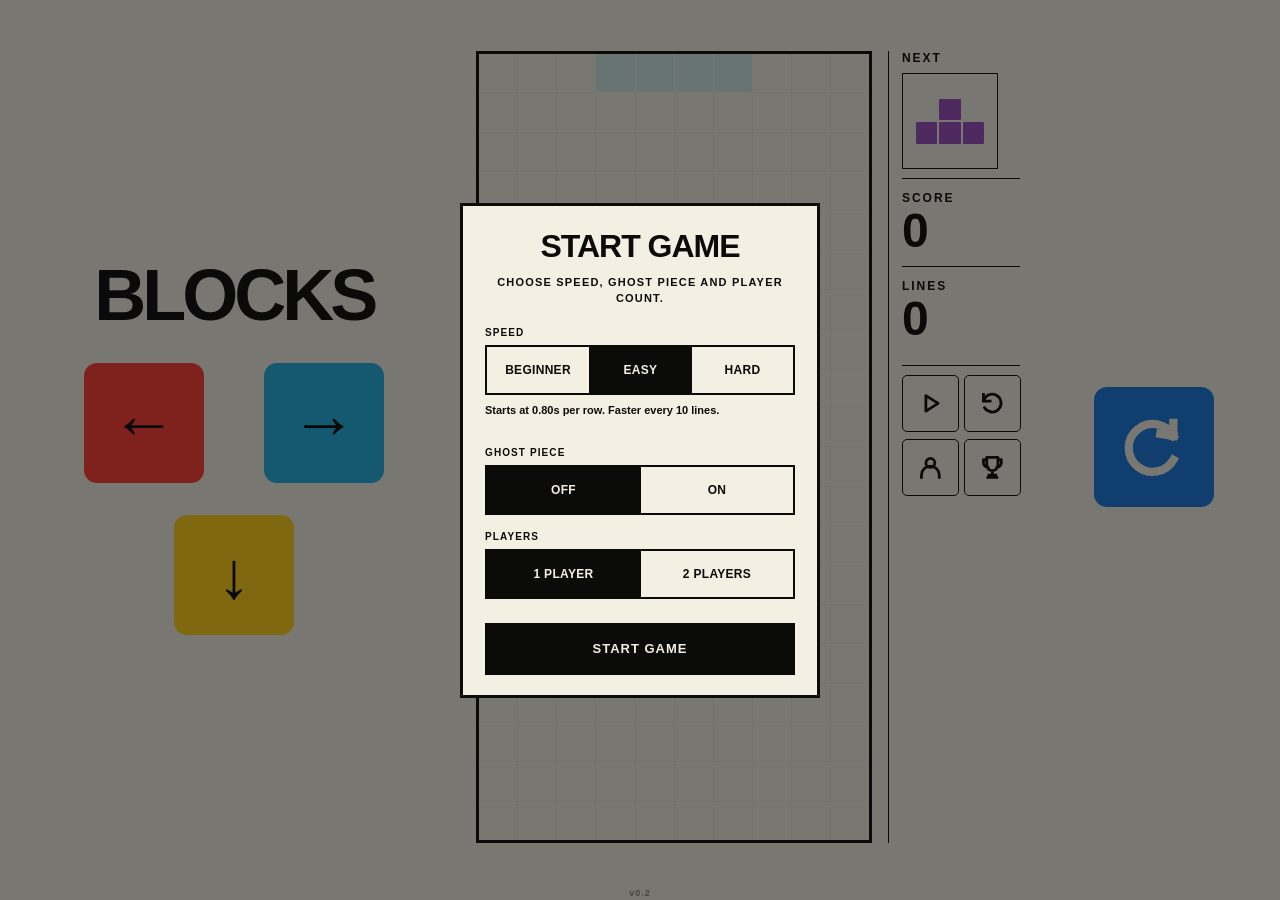
==== index.html @ 8e1de0ae "Revert score deletion feature: restore index.html from production" ====
<!doctype html>
<html lang="en">
<head>
<meta charset="utf-8">
<meta name="viewport" content="width=device-width, initial-scale=1, maximum-scale=1, viewport-fit=cover">
<meta name="theme-color" content="#f3efe3">
<meta name="apple-mobile-web-app-capable" content="yes">
<meta name="apple-mobile-web-app-status-bar-style" content="default">
<meta name="apple-mobile-web-app-title" content="Blocks">
<link rel="manifest" href="manifest.json?v=2">
<link rel="icon" type="image/png" sizes="32x32" href="favicon-32.png?v=2">
<link rel="icon" type="image/svg+xml" href="icon.svg?v=2">
<link rel="apple-touch-icon" sizes="180x180" href="apple-touch-icon.png?v=2">
<link rel="stylesheet" href="styles.css?v=20261016a">
<title>Blocks</title>
<style>#high-scores-button[hidden]{display:none!important}</style>
</head>
<body>
<div id="console">
  <button id="high-scores-button" type="button" hidden>HIGH SCORES</button>
  <div id="game">
    <div id="board-frame"><svg id="board-title" viewBox="0 0 1000 260" aria-label="BLOCKS" role="img"><text x="0" y="195" textLength="1000" lengthAdjust="spacingAndGlyphs">BLOCKS</text></svg><div id="board"></div></div>
    <div id="hud">
      <div>
        <div class="hud-label">NEXT</div>
        <div id="preview-card" class="card"><div id="preview"></div></div>
      </div>
      <div class="card metric"><div class="hud-label">SCORE</div><div id="score" class="value">0</div></div>
      <div class="card metric"><div class="hud-label">LINES</div><div id="lines" class="value">0</div></div>
    </div>
  </div>
  <div id="controls">
    <div id="movement-controls">
      <div id="landscape-title" aria-hidden="true">BLOCKS</div>
    <button class="control" data-command="left" aria-label="Move left"><span class="icon">←</span></button>
    <button class="control" data-command="right" aria-label="Move right"><span class="icon">→</span></button>
    <button class="control" data-command="down" aria-label="Drop"><span class="icon">↓</span></button>
    </div>
    <div id="rotation-controls">
    <button class="control rotate" data-command="rotate_cw" aria-label="Rotate clockwise"><span class="icon"><svg class="rotate-svg" viewBox="0 0 32 32"><path d="M25 11 A11 11 0 1 0 25 22"/><path d="M25 11 L25 5 M25 11 L19 10"/></svg></span></button>
    </div>
  </div>
  <div id="version" aria-label="Build version">v0.2</div>
</div>
<script src="version.js?v=20261010b"></script>
<script src="config.js?v=20261010b"></script>
<script src="game-modes.js?v=20261016b"></script>
<script src="tetrominoes.js?v=20261010b"></script>
<script src="game.js?v=20261016a"></script>
<script src="session.js?v=20261010b"></script>
<script src="app.js?v=20261016a"></script>
<script src="multiplayer.js?v=20261010b"></script>
<script src="player-name.js?v=20261010b"></script>
<script src="score-sync.js?v=20261016a"></script>
<script src="high-scores.js?v=20261010b"></script>
</body>
</html>
---- styles.css ----
:root {
  --paper:#f3efe3;
  --ink:#0b0b0a;
  --grid:#a8a79f}
* {
  box-sizing:border-box;
  -webkit-tap-highlight-color:transparent;
  -webkit-user-select:none;
  user-select:none;
  -webkit-touch-callout:none}
html,body {
  margin:0;
  width:100%;
  height:100%;
  overflow:hidden}
body {
  background:var(--paper);
  color:var(--ink);
  font-family:Helvetica,Arial,-apple-system,sans-serif;
  touch-action:none}
/* Portrait: equal flexible space above the game, between game and keys,
   and below the keys/version. The title is part of the board stack. */
body:not(.two-player) #console {
  height:100dvh;
  display:grid;
  grid-template-rows:minmax(0,1fr) auto minmax(16px,1fr) auto auto minmax(0,1fr);
  padding:max(14px,env(safe-area-inset-top)) 18px max(18px,env(safe-area-inset-bottom));
}
body:not(.two-player) #game::before {display:none}
body:not(.two-player) #game {
  --single-board-height:min(calc(100dvh - 205px),calc((100vw - 52px - min(25vw,112px)) * 2));
  grid-row:2;
  position:relative;
  min-height:0;
  display:flex;
  justify-content:flex-start;
  align-items:flex-end;
  gap:16px;
  padding:0;
}
body:not(.two-player) #board-frame {
  position:relative;
  display:grid;
  grid-template-rows:auto var(--single-board-height);
  width:calc(var(--single-board-height) / 2);
  height:auto;
  aspect-ratio:auto;
  padding:0;
  border:0;
  background:var(--paper);
}
body:not(.two-player) #board-frame #board {
  min-height:0;
  border:3px solid var(--ink);
}
#board-title {
  position:static;
  display:block;
  width:100%;
  height:auto;
  aspect-ratio:1000/260;
  overflow:visible;
  fill:var(--ink);
  font-family:-apple-system,BlinkMacSystemFont,"Helvetica Neue",Helvetica,Arial,sans-serif;
  font-size:240px;
  font-weight:900;
}
#board,
.player-board {
  width:100%;
  height:100%;
  display:grid;
  grid-template-columns:repeat(10,minmax(0,1fr));
  grid-template-rows:repeat(20,minmax(0,1fr));
  gap:1px;
  background:var(--grid);
  overflow:hidden}
.cell {
  border:0;
  background:var(--paper)}
.cell.ghost { background:#e4e4e4; box-shadow:inset 0 0 0 1px #c5c5c5; }
.cell.filled,.preview-cell.filled {
  border-radius:2px;
  background-image:none!important;
  box-shadow:none}
.cell.filled {
  position:relative;
  z-index:1;
  border:0;
  outline:1px solid var(--paper);
  outline-offset:0}
.preview-cell.filled {
  border:1px solid var(--paper)}
.cell.clearing {
  position:relative;
  z-index:2;
  outline:0}
.cell.clearing::after {
  content:"";
  position:absolute;
  inset:0;
  z-index:3;
  background:var(--ink);
  animation:clearFlash 600ms steps(1,end) 1}
@keyframes clearFlash {
  0%,33.333%,66.666% {
  background:var(--ink)}
16.666%,50%,83.333%,100% {
  background:var(--paper)}
}
body:not(.two-player) #hud {
  width:25vw;
  max-width:112px;
  flex-shrink:0;
  min-width:0;
  height:var(--single-board-height);
  display:flex;
  flex-direction:column;
  gap:0;
  border-left:1px solid var(--ink);
  padding-left:13px}
.hud-label {
  color:var(--ink);
  font-size:12px;
  font-weight:800;
  letter-spacing:2px;
  margin:0 0 9px}
.card {
  position:relative;
  overflow:visible;
  background:transparent;
  border:0}
body:not(.two-player) #hud>div:first-child {
  padding-bottom:14px}
body:not(.two-player) #preview-card {
  padding:0}
body:not(.two-player) #preview {
  width:100%;
  aspect-ratio:1/1;
  position:relative;
  background:transparent;
  border:1.5px solid var(--ink)}
.preview-cell {
  position:absolute}
.metric {
  padding:14px 0 15px;
  text-align:left;
  border-top:1px solid var(--ink)}
.metric .hud-label {
  margin:0 0 5px}
.value {
  color:var(--ink);
  font-size:clamp(38px,10vw,56px);
  line-height:.95;
  font-weight:900;
  letter-spacing:-3px;
  font-variant-numeric:tabular-nums;
  white-space:nowrap}
#lines {
  font-size:clamp(36px,9vw,52px)}
body:not(.two-player) #controls {
  grid-row:4;
  display:grid;
  grid-template-columns:repeat(4,1fr);
  gap:9px;
  width:100%;
  max-width:560px;
  margin:0 auto}
.control {
  position:relative;
  overflow:hidden;
  height:66px;
  padding:0;
  border:0;
  border-radius:13px;
  background:#1376df;
  touch-action:none;
  transition:transform 45ms ease,filter 45ms ease}
.control[data-command="rotate_cw"] {
  background:#1478df}
.control[data-command="down"] {
  background:#ffd018}
.control[data-command="left"] {
  background:#ff3b30}
.control[data-command="right"] {
  background:#21afe0}
.control.pressed {
  transform:translateY(2px) scale(.96);
  filter:brightness(.82)}
.icon {
  position:absolute;
  inset:0;
  display:grid;
  place-items:center;
  color:var(--ink);
  font-size:36px;
  font-weight:900;
  line-height:1}
.control.rotate .icon {
  color:var(--paper)}
.rotate .icon {
  font-size:0}
.rotate-svg {
  width:37px;
  height:37px;
  overflow:visible}
.rotate-svg path {
  fill:none;
  stroke:currentColor;
  stroke-width:3.8;
  stroke-linecap:square;
  stroke-linejoin:miter}
body:not(.two-player) #version {
  grid-row:5;
  margin:8px auto 0;
  font-size:9px;
  line-height:1;
  font-weight:600;
  letter-spacing:1px;
  opacity:.45;
  text-align:center;
  white-space:nowrap}

/* Portrait keeps the existing four-button row. */
#movement-controls,#rotation-controls{display:contents}
body:not(.two-player) #landscape-title{display:none}
@media(orientation:landscape){
  body:not(.two-player) #console{
    display:grid;grid-template-columns:minmax(170px,1fr) auto minmax(96px,.5fr);
    grid-template-rows:minmax(0,1fr);column-gap:clamp(12px,2vw,28px);
    align-items:center;
    padding:clamp(8px,2vh,16px) max(18px,env(safe-area-inset-right))
      clamp(14px,3vh,22px) max(18px,env(safe-area-inset-left));
  }
  body:not(.two-player) #game{grid-column:2;grid-row:1;min-height:0;padding:0;gap:clamp(8px,1.5vw,16px);align-items:center}
  body:not(.two-player) #board-frame{display:block;width:auto;height:min(88dvh,calc(100dvh - 36px));aspect-ratio:1/2;max-height:100%;flex:none;border:3px solid var(--ink)}
  body:not(.two-player) #board-frame #board{border:0}
  body:not(.two-player) #hud{height:min(88dvh,calc(100dvh - 36px));width:clamp(90px,12vw,132px);max-width:none;min-height:0;padding-left:clamp(8px,1vw,13px)}
  body:not(.two-player) #board-title{display:none}
  body:not(.two-player) #game::before{display:none}
  body:not(.two-player) #controls{display:contents}
  body:not(.two-player) #movement-controls{
    --pad-size:clamp(78px,15dvh,120px);
    grid-column:1;grid-row:1;
    display:grid;
    grid-template-columns:repeat(2,var(--pad-size));
    grid-template-rows:auto repeat(2,var(--pad-size));
    column-gap:calc(var(--pad-size) / 2);
    row-gap:clamp(12px,4dvh,32px);
    align-content:center;justify-content:center;
    min-width:0;
  }
  body:not(.two-player) #landscape-title{
    display:block;grid-column:1 / -1;grid-row:1;
    justify-self:center;align-self:end;
    font-family:-apple-system,BlinkMacSystemFont,"Helvetica Neue",Helvetica,Arial,sans-serif;
    font-size:clamp(36px,6vw,72px);line-height:1;
    font-weight:900;letter-spacing:-4px;white-space:nowrap;
  }
  body:not(.two-player) #rotation-controls{grid-column:3;grid-row:1;display:flex;align-items:center;justify-content:center}
  .control{width:100%;height:100%;margin:0;transform:none;pointer-events:auto}
  body:not(.two-player) #movement-controls .control[data-command="left"]{grid-column:1;grid-row:2}
  body:not(.two-player) #movement-controls .control[data-command="right"]{grid-column:2;grid-row:2}
  body:not(.two-player) #movement-controls .control[data-command="down"]{grid-column:1 / 3;grid-row:3;justify-self:center;width:var(--pad-size)}
  body:not(.two-player) #rotation-controls .control{width:clamp(78px,15dvh,120px);height:clamp(78px,15dvh,120px)}
  .control.pressed{transform:translateY(2px) scale(.96)}
  body:not(.two-player) #hud>div:first-child{padding-bottom:clamp(5px,1vh,12px)}
  body:not(.two-player) #preview{width:min(100%,clamp(50px,15vh,96px))}
  .hud-label{font-size:clamp(9px,1.7vh,12px);margin-bottom:clamp(3px,1vh,8px)}
  .metric{padding:clamp(5px,1.5vh,12px) 0}
  .metric .hud-label{margin-bottom:3px}
  .value,#lines{font-size:clamp(24px,6.5vh,48px);letter-spacing:-2px}
  body:not(.two-player) #game-actions{margin-top:auto;padding-top:clamp(5px,1vh,10px);gap:5px}
  body:not(.two-player) #game-actions button{min-height:clamp(30px,6vh,42px);padding:4px 2px}
  body:not(.two-player) #game-actions svg{width:clamp(16px,3.5vh,22px);height:clamp(16px,3.5vh,22px)}
  body:not(.two-player) #version{position:absolute;left:50%;bottom:2px;transform:translateX(-50%);margin:0}
}
#game-over[hidden]{display:none}#game-over{position:absolute;inset:0;display:flex;align-items:center;justify-content:center;background:rgba(243,239,227,.86);color:var(--ink);font-size:clamp(20px,5vw,32px);font-weight:900;letter-spacing:1px;z-index:5;pointer-events:none}

body:not(.two-player) #game-actions button:disabled{opacity:.3}
body:not(.two-player) #board-frame.game-paused .cell.clearing::after{animation-play-state:paused}body:not(.two-player) #board-frame.game-paused::after{content:"PAUSED";position:absolute;inset:auto 0 0;height:var(--single-board-height);display:flex;align-items:center;justify-content:center;background:rgba(243,239,227,.86);color:var(--ink);font-size:clamp(20px,5vw,32px);font-weight:900;letter-spacing:1px;z-index:6;pointer-events:none}

/* Start / restart: grouped options are selectors; the solid button commits. */
#restart-dialog[hidden]{display:none}
#restart-dialog{
  position:fixed;
  inset:0;
  z-index:30;
  display:flex;
  align-items:center;
  justify-content:center;
  padding:12px;
  background:rgba(11,11,10,.52);
  touch-action:pan-y;
}
.restart-panel{
  width:min(100%,360px);
  max-height:calc(100dvh - 24px);
  overflow-y:auto;
  overscroll-behavior:contain;
  padding:24px 22px 20px;
  background:var(--paper);
  border:3px solid var(--ink);
  color:var(--ink);
  text-align:center;
  font-family:Helvetica,Arial,sans-serif;
}
#restart-title{font-size:clamp(24px,6vw,32px);line-height:1;font-weight:900;letter-spacing:-1px}
.restart-panel p{margin:12px 0 20px;font-size:11px;line-height:1.5;font-weight:800;letter-spacing:1.2px}
.restart-mode-label{margin:16px 0 7px;text-align:left;font:900 10px Helvetica,Arial,sans-serif;letter-spacing:1.1px}
.restart-options{
  display:grid;
  grid-auto-flow:column;
  grid-auto-columns:minmax(0,1fr);
  border:2px solid var(--ink);
}
.restart-options button{
  min-width:0;
  min-height:46px;
  padding:8px 3px;
  border:0;
  border-left:1px solid var(--ink);
  border-radius:0;
  background:transparent;
  color:var(--ink);
  font:900 12px Helvetica,Arial,sans-serif;
  letter-spacing:.3px;
  touch-action:manipulation;
  cursor:pointer;
}
.restart-options button:first-child{border-left:0}
.restart-options button[aria-pressed="true"]{background:var(--ink);color:var(--paper)}
.restart-hint{min-height:28px;margin-top:8px;text-align:left;font:700 11px/1.4 Helvetica,Arial,sans-serif;color:var(--ink)}
.restart-primary{
  display:block;
  width:100%;
  min-height:52px;
  margin-top:24px;
  border:2px solid var(--ink);
  border-radius:0;
  background:var(--ink);
  color:var(--paper);
  font:900 13px Helvetica,Arial,sans-serif;
  letter-spacing:1px;
  touch-action:manipulation;
  cursor:pointer;
}
.restart-panel .restart-cancel{
  display:block;
  width:100%;
  min-height:42px;
  margin-top:9px;
  border:1px solid var(--ink);
  border-radius:0;
  background:transparent;
  color:var(--ink);
  font:800 11px Helvetica,Arial,sans-serif;
  letter-spacing:.5px;
  touch-action:manipulation;
  cursor:pointer;
}
.restart-panel .restart-cancel[hidden]{display:none}
.restart-panel button:focus-visible{outline:3px solid var(--ink);outline-offset:3px}
@media (orientation:landscape) and (max-height:480px){
  #restart-dialog{padding:6px}
  .restart-panel{max-height:calc(100dvh - 12px);padding:12px 18px}
  #restart-title{font-size:24px}
  .restart-panel p{margin:6px 0 9px;font-size:10px}
  .restart-mode-label{margin:8px 0 4px}
  .restart-options button{min-height:34px}
  .restart-hint{min-height:0;margin-top:4px;font-size:10px}
  .restart-primary{min-height:37px;margin-top:12px}
  .restart-panel .restart-cancel{min-height:32px;margin-top:6px}
}

/* Two-player match outcome and shared pause state. */
#match-result[hidden]{display:none}
#match-result{position:fixed;inset:0;z-index:15;display:flex;align-items:center;justify-content:center;background:rgba(243,239,227,.73);pointer-events:none}
.match-result-panel{padding:22px 28px;background:var(--paper);border:3px solid var(--ink);text-align:center;pointer-events:auto}
#match-result-title{font:900 clamp(24px,5vw,44px) Helvetica,Arial,sans-serif;letter-spacing:-1px;white-space:nowrap}
#match-again{margin-top:18px;min-height:48px;padding:0 22px;border:0;background:var(--ink);color:var(--paper);font:900 13px Helvetica,Arial,sans-serif;touch-action:manipulation}
body.match-paused .second-board .cell.clearing::after{animation-play-state:paused}


/* Proportional controls: icon geometry derives from button size. */
.control{container-type:size}
.control .icon{font-size:min(55cqh,55cqw)}
.control .rotate-svg{width:58cqw;height:58cqh}

/* Two-player geometry. Both stations use precisely the same layout.
   The only orientation change is the direction of the outer split. */
body.two-player #console {
  height:100dvh;
  width:100%;
  display:flex;
  flex-direction:row;
  align-items:stretch;
  justify-content:stretch;
  gap:0;
  padding:max(6px,env(safe-area-inset-top)) max(6px,env(safe-area-inset-right))
          max(6px,env(safe-area-inset-bottom)) max(6px,env(safe-area-inset-left));
}
@media (max-aspect-ratio:1/1) {
  body.two-player #console { flex-direction:column; }
}
body.two-player .player-station {
  --board-h:min(90cqh,95cqw);
  --board-w:calc(var(--board-h) / 2);
  --hud-w:calc(var(--board-h) * .18);
  --pad-key:calc(var(--board-h) * .115);
  --pad-w:calc(var(--pad-key) * 2.1);
  --station-gap:calc(var(--board-h) * .025);
  position:relative;
  display:flex;
  flex:1 1 0;
  min-width:0;
  min-height:0;
  align-items:center;
  justify-content:center;
  container-type:size;
  gap:var(--station-gap);
}
body.two-player #player-two-station { transform:rotate(180deg); }

/* Override the original single-player landscape grid placement. */
body.two-player .player-game {
  position:relative;
  display:flex;
  grid-column:auto;
  grid-row:auto;
  flex:0 0 auto;
  align-items:flex-start;
  justify-content:center;
  width:auto;
  height:var(--board-h);
  min-height:0;
  min-width:0;
  max-width:none;
  gap:var(--station-gap);
  margin:0;
  padding:0;
}
body.two-player .player-board-wrap {
  position:relative;
  flex:0 0 var(--board-w);
  width:var(--board-w);
  height:var(--board-h);
  max-height:none;
  min-height:0;
  aspect-ratio:1/2;
  margin:0;
  padding:0;
  border:2px solid var(--ink);
}
body.two-player #board-title { display:none; }
body.two-player .second-board-wrap { border:0; }
body.two-player .second-board-frame {
  position:relative;
  width:100%;
  height:100%;
  border:2px solid var(--ink);
}
body.two-player .player-hud {
  display:flex;
  flex:0 0 var(--hud-w);
  flex-direction:column;
  width:var(--hud-w);
  max-width:none;
  min-width:0;
  height:var(--board-h);
  min-height:0;
  gap:0;
  padding:0 0 0 calc(var(--board-h) * .012);
  margin:0;
  border-left:1px solid var(--ink);
}
body.two-player .next-group { padding-bottom:calc(var(--board-h) * .025); }
body.two-player .player-preview-frame {
  position:relative;
  width:100%;
  height:auto;
  aspect-ratio:1;
  border:1px solid var(--ink);
  padding:0;
  background:transparent;
}
body.two-player #preview {
  width:100%;
  height:100%;
  aspect-ratio:auto;
  border:0;
}
body.two-player .player-hud .metric {
  border-top:1px solid var(--ink);
  padding:calc(var(--board-h) * .018) 0;
  text-align:left;
}
body.two-player .hud-label {
  font-size:calc(var(--board-h) * .027);
  letter-spacing:.06em;
  margin:0 0 calc(var(--board-h) * .008);
}
body.two-player .value,
body.two-player #score,
body.two-player #lines {
  font-size:calc(var(--board-h) * .072);
  letter-spacing:-.05em;
}
body.two-player .player-label {
  display:block;
  position:absolute;
  left:0;
  bottom:100%;
  font-size:calc(var(--board-h) * .028);
  font-weight:900;
  white-space:nowrap;
}
/* Override #controls {display:contents} in the landscape single-player rules. */
body.two-player .diamond-pad {
  position:relative;
  display:grid;
  flex:0 0 var(--pad-w);
  grid-template-columns:repeat(2,var(--pad-key));
  grid-template-rows:repeat(3,var(--pad-key));
  gap:calc(var(--pad-key) * .08);
  width:var(--pad-w);
  max-width:none;
  height:max-content;
  margin:0;
  padding:0;
  align-self:center;
  justify-content:center;
  align-content:center;
  translate:0 calc(var(--board-h) * .10);
}
body.two-player .diamond-pad > .control {
  width:var(--pad-key);
  height:var(--pad-key);
  min-width:0;
  min-height:0;
  margin:0;
  padding:0;
  border-radius:18%;
  justify-self:center;
  align-self:center;
}
body.two-player .diamond-pad > [data-command="rotate_cw"] {
  grid-column:1 / 3;
  grid-row:1;
}
body.two-player .diamond-pad > [data-command="left"] {
  grid-column:1;
  grid-row:2;
}
body.two-player .diamond-pad > [data-command="right"] {
  grid-column:2;
  grid-row:2;
}
body.two-player .diamond-pad > [data-command="down"] {
  grid-column:1 / 3;
  grid-row:3;
}
body.two-player #landscape-title,
body.two-player #version { display:none; }
/* Both HUDs use the same actions and board overlay components. */
body.two-player .player-actions {
  display:flex;
  flex-direction:row;
  margin-top:auto;
  padding-top:calc(var(--board-h) * .01);
  gap:3px;
  border-top:1px solid var(--ink);
}
body.two-player .player-actions button {
  container-type:size;
  touch-action:manipulation;
  cursor:pointer;
  display:flex;
  flex:1 1 0;
  align-items:center;
  justify-content:center;
  width:0;
  min-width:0;
  height:calc(var(--board-h) * .06);
  min-height:0;
  padding:0;
  border:1px solid var(--ink);
  border-radius:5px;
  color:var(--ink);
  background:transparent;
}
body.two-player .player-actions svg {
  flex:none;
  width:60%;
  height:60%;
  fill:none;
  stroke:currentColor;
  stroke-width:2.5;
  stroke-linecap:square;
}
body.two-player .player-actions button:disabled { opacity:.3; }
body.two-player .second-game-over .second-board-frame::after {
  content:"GAME OVER";
  position:absolute;
  inset:0;
  display:grid;
  place-items:center;
  background:rgba(243,239,227,.85);
  font-size:calc(var(--board-h) * .05);
  font-weight:900;
}

body.two-player.match-paused .player-board-frame::after {
  content:"PAUSED";
  position:absolute;
  inset:0;
  z-index:6;
  display:grid;
  place-items:center;
  background:rgba(243,239,227,.86);
  color:var(--ink);
  font:900 calc(var(--board-h) * .05) Helvetica,Arial,sans-serif;
  pointer-events:none;
}

/* Player identity: local prototype, separate from the game layout. */
#player-identity{display:flex;align-items:center;gap:6px;max-width:100%;min-width:0;color:var(--ink);font:800 11px Helvetica,Arial,sans-serif;letter-spacing:.3px}
#player-display{overflow:hidden;text-overflow:ellipsis;white-space:nowrap}
#player-edit{border:1px solid var(--ink);background:var(--paper);color:var(--ink);width:32px;height:32px;border-radius:4px;font-size:18px;cursor:pointer;touch-action:manipulation;flex:none}
#player-dialog[hidden]{display:none}
#player-dialog{position:fixed;inset:0;z-index:50;display:flex;align-items:center;justify-content:center;padding:20px;background:rgba(11,11,10,.52);touch-action:manipulation}
.player-panel{width:min(100%,340px);background:var(--paper);border:3px solid var(--ink);padding:24px 20px}
#player-title{display:block;font:900 25px Helvetica,Arial,sans-serif;letter-spacing:-1px;margin-bottom:18px}
#player-input{width:100%;min-height:48px;padding:9px;border:2px solid var(--ink);border-radius:0;background:var(--paper);color:var(--ink);font:700 18px Helvetica,Arial,sans-serif;-webkit-user-select:text;user-select:text}
.player-buttons{display:grid;grid-template-columns:1fr 1fr;gap:8px;margin-top:18px}
.player-buttons button{min-height:44px;border:2px solid var(--ink);background:transparent;color:var(--ink);font:900 12px Helvetica,Arial,sans-serif;touch-action:manipulation}
.player-buttons button[type=submit]{background:var(--ink);color:var(--paper)}




/* Structural top-right header, within the game console rather than the viewport. */
#console{position:relative}
#player-header{position:absolute;top:max(14px,env(safe-area-inset-top));right:max(18px,env(safe-area-inset-right));z-index:20;max-width:min(55vw,230px);display:flex;justify-content:flex-end}
#player-identity{margin:0;padding:0;border:0}
@media(orientation:landscape){body:not(.two-player) #player-header{top:8px;right:max(18px,env(safe-area-inset-right))}}
body.two-player #player-header{display:none}

/* High scores overlay stays within the current game document. */

#high-scores-overlay[hidden]{display:none}
#high-scores-overlay{position:fixed;inset:0;z-index:100;background:var(--paper);touch-action:auto}
#high-scores-overlay iframe{display:block;width:100%;height:100%;border:0;background:var(--paper)}

/* In-document leaderboard, same visual language as standalone leaderboard. */
#high-scores-overlay{overflow:auto;-webkit-overflow-scrolling:touch;touch-action:pan-y;overscroll-behavior:contain}
#high-scores-overlay .scores-panel{max-width:560px;margin:0 auto;padding:clamp(20px,6vw,36px) 18px;min-height:100%}
#high-scores-overlay h1{font-size:clamp(42px,11vw,72px);line-height:1;font-weight:900;letter-spacing:-3px;margin:0 0 18px}
#high-scores-overlay .scores-mode-tabs{margin:0 0 24px}
#high-scores-overlay table{border-collapse:collapse;width:100%;font-variant-numeric:tabular-nums}
#high-scores-overlay th{font-size:11px;font-weight:800;letter-spacing:1.5px;text-align:left;border-bottom:3px solid var(--ink);padding:0 8px 12px}
#high-scores-overlay td{font-size:clamp(12px,3.5vw,17px);font-weight:800;border-bottom:1px solid var(--ink);padding:15px 8px}
#high-scores-overlay th:first-child,#high-scores-overlay td:first-child{width:46px}
#high-scores-overlay th:nth-child(3),#high-scores-overlay th:nth-child(4),#high-scores-overlay td:nth-child(3),#high-scores-overlay td:nth-child(4){text-align:right}
#high-scores-overlay th:nth-child(5),#high-scores-overlay td:nth-child(5){text-align:right;white-space:nowrap}
#high-scores-overlay td:nth-child(5){font-size:clamp(10px,2.8vw,12px);font-weight:700}
#high-scores-overlay td:nth-child(2){overflow-wrap:anywhere}
@media (max-width:440px){
  #high-scores-overlay .scores-panel{padding-left:10px;padding-right:10px}
  #high-scores-overlay th{padding-left:4px;padding-right:4px;letter-spacing:.5px;font-size:9px}
  #high-scores-overlay td{padding-left:4px;padding-right:4px;font-size:12px}
  #high-scores-overlay th:first-child,#high-scores-overlay td:first-child{width:26px}
}
#scores-status{font-size:12px;font-weight:700;margin:18px 0}
#scores-back,#scores-retry{border:2px solid var(--ink);background:var(--ink);color:var(--paper);padding:12px 18px;font:900 12px Helvetica,Arial,sans-serif;letter-spacing:1px;margin:0 0 22px;touch-action:manipulation}
#scores-retry[hidden]{display:none}

/* Trophy button sits beneath pause/restart in the HUD. */
body.two-player #high-scores-slot{display:none}

/* One-player HUD controls: two identical columns and one shared button style.
   Both rows use the same grid track widths and the same square dimensions. */
body:not(.two-player) #hud {
  --hud-action-gap:7px;
}
body:not(.two-player) :is(#game-actions,#high-scores-slot) {
  display:grid;
  grid-template-columns:repeat(2,minmax(0,1fr));
  gap:var(--hud-action-gap);
  width:100%;
  margin-top:7px;
}
body:not(.two-player) #game-actions {
  margin-top:12px;
  padding-top:12px;
  border-top:1px solid var(--ink);
}
body:not(.two-player) :is(#game-actions,#high-scores-slot) button {
  position:static;
  display:flex;
  align-items:center;
  justify-content:center;
  width:100%;
  min-width:0;
  min-height:0;
  height:auto;
  aspect-ratio:1;
  padding:3px;
  border:1px solid var(--ink);
  border-radius:5px;
  background:transparent;
  color:var(--ink);
  cursor:pointer;
  touch-action:manipulation;
  container-type:size;
}
body:not(.two-player) :is(#game-actions,#high-scores-slot) button svg {
  width:55cqh;
  height:55cqh;
  flex:none;
  fill:none;
  stroke:currentColor;
  stroke-width:2.5;
  stroke-linecap:square;
  stroke-linejoin:round;
}
@media (orientation:landscape) {
  body:not(.two-player) #board-frame.game-paused::after {
    inset:0;
    height:auto;
  }
  body:not(.two-player) #hud {--hud-action-gap:5px}
  body:not(.two-player) #game-actions {padding-top:clamp(5px,1vh,10px)}
}
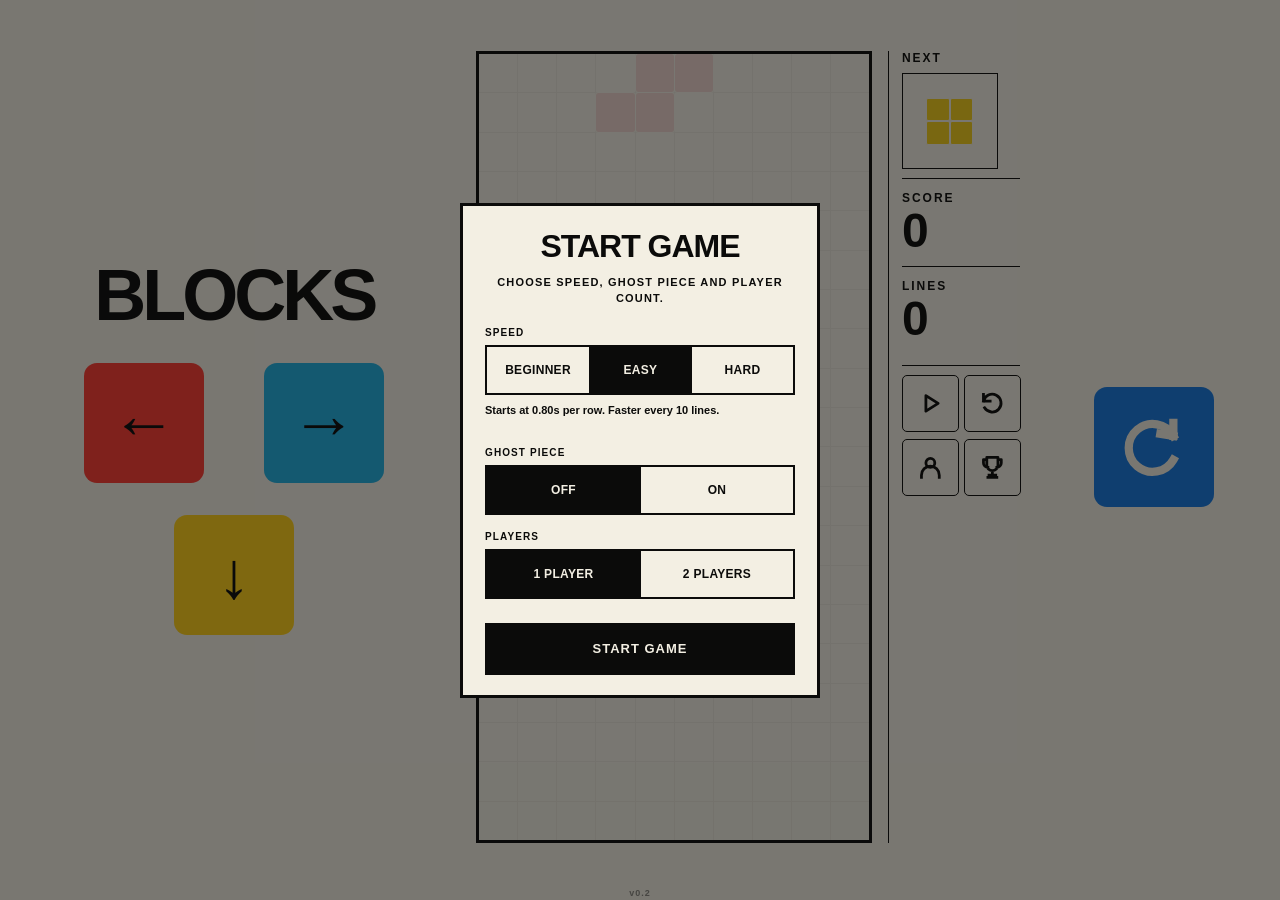
==== commit 54a215a0: "Load shared board renderer before game scripts" ====
--- a/index.html
+++ b/index.html
@@ -48,6 +48,7 @@
 <script src="tetrominoes.js?v=20261010b"></script>
 <script src="game.js?v=20261016a"></script>
 <script src="session.js?v=20261010b"></script>
+<script src="board-renderer.js?v=20261017b"></script>
 <script src="app.js?v=20261016a"></script>
 <script src="multiplayer.js?v=20261010b"></script>
 <script src="player-name.js?v=20261010b"></script>
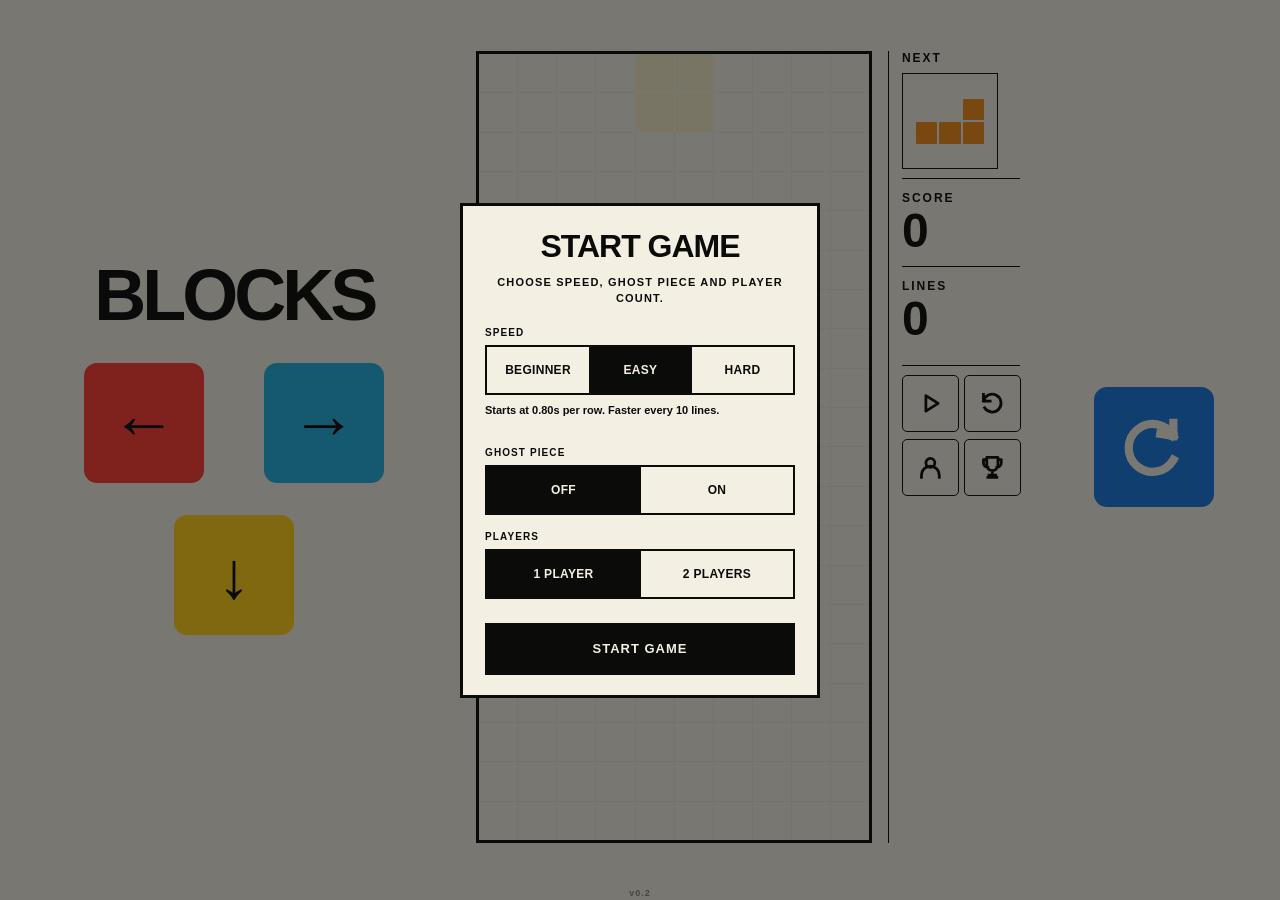
==== commit b5b17bf4: "Load two-phone transport in development build" ====
--- a/index.html
+++ b/index.html
@@ -51,6 +51,7 @@
 <script src="board-renderer.js?v=20261017b"></script>
 <script src="app.js?v=20261016a"></script>
 <script src="multiplayer.js?v=20261010b"></script>
+<script src="remote-multiplayer.js?v=20261023a"></script>
 <script src="player-name.js?v=20261010b"></script>
 <script src="score-sync.js?v=20261016a"></script>
 <script src="high-scores.js?v=20261010b"></script>
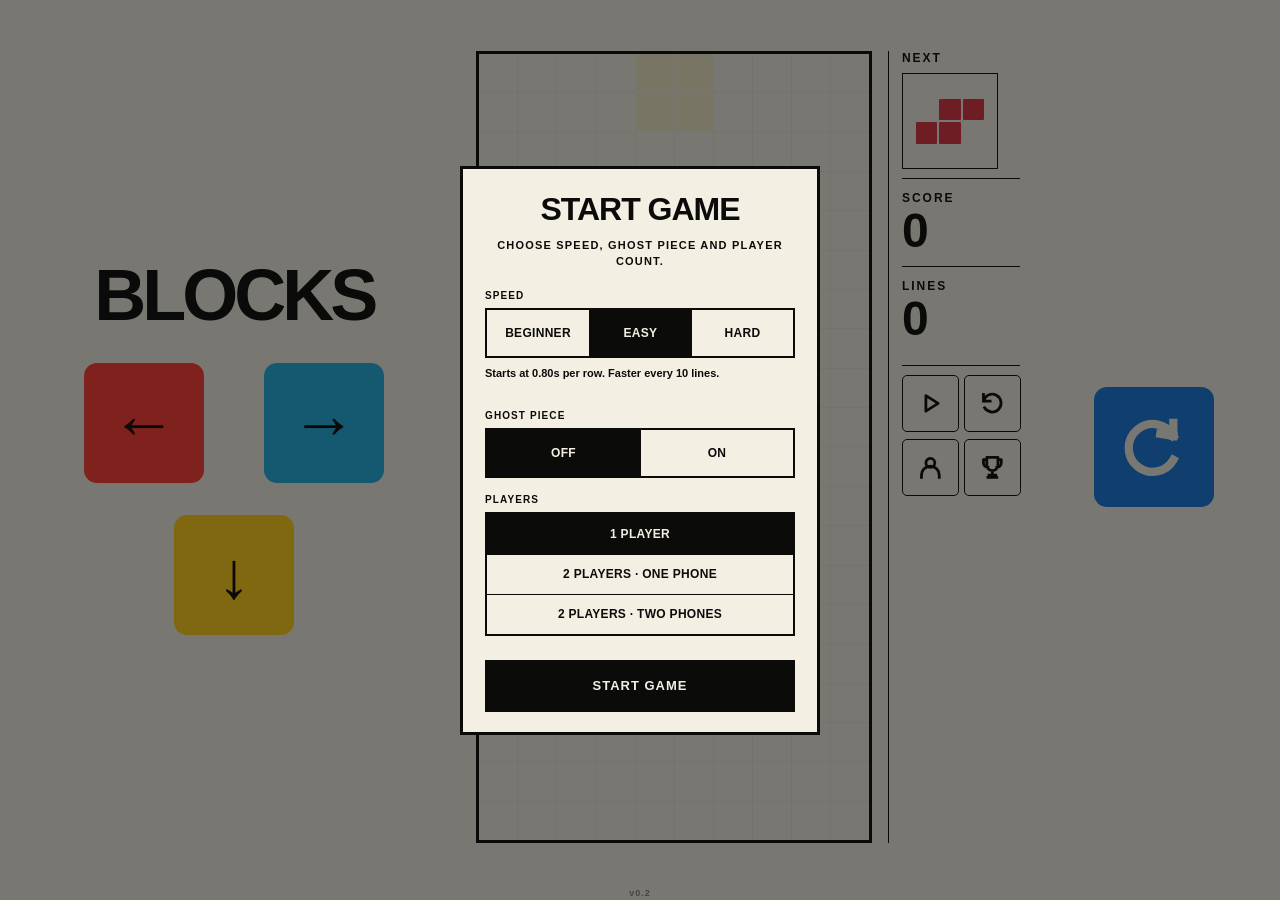
==== commit cc5e8b95: "Wire installed PWA push subscription, service worker and dev-only build" ====
--- a/index.html
+++ b/index.html
@@ -53,6 +53,7 @@
 <script src="multiplayer.js?v=20261010b"></script>
 <script src="remote-multiplayer.js?v=20261023a"></script>
 <script src="player-name.js?v=20261010b"></script>
+<script src="push-client.js?v=20261102a"></script>
 <script src="score-sync.js?v=20261016a"></script>
 <script src="high-scores.js?v=20261010b"></script>
 </body>
--- a/styles.css
+++ b/styles.css
@@ -78,6 +78,7 @@
 .cell {
   border:0;
   background:var(--paper)}
+
 .cell.ghost { background:#e4e4e4; box-shadow:inset 0 0 0 1px #c5c5c5; }
 .cell.filled,.preview-cell.filled {
   border-radius:2px;
@@ -237,7 +238,6 @@
   body:not(.two-player) #board-frame #board{border:0}
   body:not(.two-player) #hud{height:min(88dvh,calc(100dvh - 36px));width:clamp(90px,12vw,132px);max-width:none;min-height:0;padding-left:clamp(8px,1vw,13px)}
   body:not(.two-player) #board-title{display:none}
-  body:not(.two-player) #game::before{display:none}
   body:not(.two-player) #controls{display:contents}
   body:not(.two-player) #movement-controls{
     --pad-size:clamp(78px,15dvh,120px);
@@ -623,10 +623,7 @@
   pointer-events:none;
 }
 
-/* Player identity: local prototype, separate from the game layout. */
-#player-identity{display:flex;align-items:center;gap:6px;max-width:100%;min-width:0;color:var(--ink);font:800 11px Helvetica,Arial,sans-serif;letter-spacing:.3px}
-#player-display{overflow:hidden;text-overflow:ellipsis;white-space:nowrap}
-#player-edit{border:1px solid var(--ink);background:var(--paper);color:var(--ink);width:32px;height:32px;border-radius:4px;font-size:18px;cursor:pointer;touch-action:manipulation;flex:none}
+/* Player-name editor (opened from the HUD icon). */
 #player-dialog[hidden]{display:none}
 #player-dialog{position:fixed;inset:0;z-index:50;display:flex;align-items:center;justify-content:center;padding:20px;background:rgba(11,11,10,.52);touch-action:manipulation}
 .player-panel{width:min(100%,340px);background:var(--paper);border:3px solid var(--ink);padding:24px 20px}
@@ -639,18 +636,12 @@
 
 
 
-/* Structural top-right header, within the game console rather than the viewport. */
 #console{position:relative}
-#player-header{position:absolute;top:max(14px,env(safe-area-inset-top));right:max(18px,env(safe-area-inset-right));z-index:20;max-width:min(55vw,230px);display:flex;justify-content:flex-end}
-#player-identity{margin:0;padding:0;border:0}
-@media(orientation:landscape){body:not(.two-player) #player-header{top:8px;right:max(18px,env(safe-area-inset-right))}}
-body.two-player #player-header{display:none}
 
 /* High scores overlay stays within the current game document. */
 
 #high-scores-overlay[hidden]{display:none}
 #high-scores-overlay{position:fixed;inset:0;z-index:100;background:var(--paper);touch-action:auto}
-#high-scores-overlay iframe{display:block;width:100%;height:100%;border:0;background:var(--paper)}
 
 /* In-document leaderboard, same visual language as standalone leaderboard. */
 #high-scores-overlay{overflow:auto;-webkit-overflow-scrolling:touch;touch-action:pan-y;overscroll-behavior:contain}
@@ -732,3 +723,351 @@
   body:not(.two-player) #hud {--hud-action-gap:5px}
   body:not(.two-player) #game-actions {padding-top:clamp(5px,1vh,10px)}
 }
+
+
+/* Two-phone lobby and in-match status, aligned with existing Blocks editorial UI. */
+#remote-lobby{position:fixed;inset:0;z-index:10000;background:var(--paper);
+  display:grid;place-items:center;padding:max(20px,env(safe-area-inset-top)) 20px
+    max(20px,env(safe-area-inset-bottom));overflow-y:auto;touch-action:pan-y}
+#remote-lobby[hidden]{display:none!important}
+#remote-lobby .remote-panel{width:min(390px,100%);text-align:center}
+#remote-lobby .remote-kicker{font-size:11px;letter-spacing:2px;font-weight:900;opacity:.55}
+#remote-lobby h2{font-size:clamp(33px,10vw,46px);line-height:1.05;letter-spacing:-1.5px;
+  margin:12px 0 18px;font-weight:900}
+#remote-lobby p{font-size:15px;line-height:1.5;margin:0 0 18px}
+#remote-lobby input{display:block;width:100%;border:2px solid var(--ink);
+  border-radius:8px;background:transparent;color:var(--ink);font:800 19px Helvetica,Arial,sans-serif;
+  letter-spacing:2px;text-align:center;padding:14px 8px;margin:12px 0 20px;
+  text-transform:uppercase;user-select:text;-webkit-user-select:text;touch-action:manipulation}
+#remote-lobby button{border:2px solid var(--ink);border-radius:8px;
+  font:900 12px Helvetica,Arial,sans-serif;letter-spacing:1px;min-height:46px;
+  padding:10px 16px;cursor:pointer;touch-action:manipulation}
+#remote-create,#remote-join{background:var(--ink);color:var(--paper)}
+#remote-lobby #remote-error{margin:15px 0 0;color:#ae2525;font-weight:700;
+  font-size:13px;overflow-wrap:anywhere}
+#remote-lobby #remote-error:empty{display:none}
+body.remote-waiting{touch-action:auto}
+/* iOS visualViewport resizing must never expose the game behind the keyboard. */
+body.remote-waiting #console{visibility:hidden}
+body:not(.two-player) #game-actions button[hidden]{display:none}
+#restart-remote{flex:1 1 100%}
+
+#player-mode-options{grid-auto-flow:row;grid-auto-columns:unset;grid-template-columns:1fr}
+#player-mode-options button{border-left:0;border-top:1px solid var(--ink);min-height:40px}
+#player-mode-options button:first-child{border-top:0}
+
+#remote-lobby #remote-copy{display:inline-block;min-height:33px;padding:7px 12px;
+  margin:12px auto 0;background:transparent;color:var(--ink);
+  font-size:10px;border-width:1px}
+
+/* Streamlined two-phone matchmaking: Create / Join, then a three-letter code. */
+#remote-lobby [hidden],#remote-result[hidden]{display:none!important}
+#remote-lobby .remote-actions{display:grid;grid-template-columns:1fr;gap:12px}
+#remote-lobby .remote-actions button{width:100%;min-height:58px;font-size:13px}
+#remote-lobby #remote-join{background:transparent;color:var(--ink)}
+#remote-lobby .remote-code-label{font-size:11px;font-weight:900;letter-spacing:1.6px;margin:24px 0 12px}
+/* The created code itself is the focal point; no redundant heading. */
+#remote-lobby #remote-code-panel{padding-top:42px}
+/* Keep three large code letters aligned in both screens. Only the Create
+   screen has a single centred phonetic line beneath the complete code. */
+#remote-lobby .remote-code-tiles{
+  display:grid;grid-template-columns:repeat(3,minmax(0,1fr));gap:6px;
+  align-items:center;width:100%;
+}
+#remote-lobby .remote-code-character{
+  display:block;font:900 clamp(44px,13vw,62px)/1 Helvetica,Arial,sans-serif;
+  letter-spacing:0;text-align:center;font-variant-numeric:tabular-nums;
+}
+#remote-lobby #remote-code-phonetic{
+  margin:22px 0 28px;text-align:center;
+  font:700 clamp(10px,3.1vw,14px)/1.4 Helvetica,Arial,sans-serif;
+  letter-spacing:0;white-space:nowrap;opacity:.68;
+}
+#remote-lobby .remote-code-entry{position:relative;margin:18px auto 16px}
+#remote-lobby #remote-slots{
+  padding:18px 8px;border:2px solid var(--ink);border-radius:8px;
+  background:var(--paper);
+}
+#remote-lobby #remote-slots .remote-code-character{
+  font-size:clamp(27px,9vw,37px);
+}
+#remote-lobby .remote-code-entry:focus-within #remote-slots{
+  box-shadow:0 0 0 3px rgba(11,11,10,.18)}
+#remote-lobby #remote-input{position:absolute;inset:0;width:100%;height:100%;margin:0;
+  opacity:0;color:transparent;caret-color:transparent;border:0;cursor:text;
+  padding:0;-webkit-user-select:text;user-select:text}
+#remote-lobby button:disabled{opacity:.65;cursor:wait}
+#remote-lobby button.is-loading::before,
+#remote-result button.is-loading::before,
+#remote-lobby #remote-entry.is-loading .remote-code-entry::after{
+  content:"";display:inline-block;vertical-align:-3px;width:14px;height:14px;
+  margin-right:9px;border:2px solid currentColor;border-right-color:transparent;
+  border-radius:50%;animation:blocks-remote-spin .75s linear infinite}
+#remote-lobby #remote-entry.is-loading .remote-code-entry::after{
+  position:absolute;right:9px;top:calc(50% - 7px);margin:0;color:var(--ink)}
+@keyframes blocks-remote-spin{to{transform:rotate(360deg)}}
+
+/* Completed matches preserve the board beneath a small result dialog. */
+#remote-result{position:fixed;inset:0;z-index:9000;display:grid;place-items:center;
+  background:rgba(12,12,10,.22);padding:18px;touch-action:manipulation}
+#remote-result .remote-result-panel{width:min(330px,100%);background:var(--paper);
+  border:2px solid var(--ink);border-radius:13px;padding:27px 24px 22px;
+  box-shadow:0 18px 45px rgba(0,0,0,.18);text-align:center;color:var(--ink)}
+#remote-result .remote-kicker{font-size:10px;font-weight:900;letter-spacing:2px;opacity:.6}
+#remote-result h2{font-size:clamp(35px,10vw,48px);font-weight:900;line-height:1;
+  letter-spacing:-1.5px;margin:13px 0 14px}
+#remote-result #remote-result-detail{font-size:12px;font-weight:800;letter-spacing:.3px;margin:0 0 23px}
+#remote-result #remote-restart{display:block;width:100%;min-height:53px;
+  background:var(--ink);color:var(--paper);border:2px solid var(--ink);
+  border-radius:8px;font:900 13px Helvetica,Arial,sans-serif;
+  letter-spacing:1px;touch-action:manipulation;cursor:pointer}
+#remote-result #remote-restart:disabled{opacity:.65;cursor:default}
+#remote-result #remote-rematch-status{min-height:22px;margin:16px 0 0;
+  font-size:12px;line-height:1.5;font-weight:700}
+
+
+/* Leave the post-game/rematch screen without hiding the board prematurely. */
+#remote-result .remote-result-panel{position:relative}
+#remote-result #remote-result-exit{
+  position:absolute;top:7px;right:7px;
+  display:grid;place-items:center;width:42px;height:42px;
+  padding:0;border:0;border-radius:8px;background:transparent;
+  color:var(--ink);font:400 29px/1 Helvetica,Arial,sans-serif;
+  cursor:pointer;touch-action:manipulation;
+}
+#remote-result #remote-result-exit:focus-visible{
+  outline:2px solid var(--ink);outline-offset:1px;
+}
+#remote-result #remote-result-exit:disabled{opacity:.4;cursor:wait}
+/* Keep leaving the multiplayer room explicit; the X only closes results. */
+#remote-result #remote-result-leave{
+  display:block;margin:10px auto 0;padding:7px 12px;
+  min-height:36px;border:0;border-radius:6px;background:transparent;
+  color:var(--ink);font:800 11px Helvetica,Arial,sans-serif;
+  letter-spacing:1px;text-decoration:underline;text-underline-offset:3px;
+  cursor:pointer;touch-action:manipulation;
+}
+#remote-result #remote-result-leave[hidden]{display:none!important}
+#remote-result #remote-result-leave:disabled{opacity:.4;cursor:wait}
+
+
+
+/* Running session score: identical layout on start and post-match screens. */
+#remote-result .remote-result-panel{
+  max-height:calc(100dvh - 28px);
+  overflow-y:auto;
+  overscroll-behavior:contain;
+  touch-action:pan-y;
+}
+#remote-result #remote-session-score{
+  border-top:1px solid var(--ink);
+  border-bottom:1px solid var(--ink);
+  margin:0 0 19px;
+  padding:14px 3px 16px;
+}
+#remote-result .remote-score-heading{
+  font-size:10px;font-weight:900;letter-spacing:1.5px;opacity:.55;
+  margin-bottom:9px;
+}
+#remote-result .remote-score-values{
+  display:grid;grid-template-columns:1fr auto 1fr;
+  align-items:end;gap:9px;
+}
+#remote-result .remote-score-side{
+  display:flex;flex-direction:column;gap:3px;
+  align-items:center;min-width:0;
+}
+#remote-result .remote-score-side>span{
+  font-size:10px;letter-spacing:.8px;font-weight:900;
+}
+#remote-result .remote-score-side>strong{
+  font-size:clamp(34px,10vw,44px);font-weight:900;line-height:1;
+  font-variant-numeric:tabular-nums;
+}
+#remote-result .remote-score-dash{
+  font-size:23px;font-weight:700;opacity:.4;padding-bottom:3px;
+}
+#remote-result #remote-result-detail{margin-bottom:13px}
+@media (max-height:440px) and (orientation:landscape){
+  #remote-result .remote-result-panel{padding:17px 22px 13px}
+  #remote-result h2{margin:6px 0;font-size:30px}
+  #remote-result #remote-session-score{padding:7px 3px;margin-bottom:9px}
+  #remote-result .remote-score-heading{margin-bottom:4px}
+  #remote-result .remote-score-side>strong{font-size:30px}
+  #remote-result #remote-restart{min-height:42px}
+  #remote-result #remote-rematch-status{margin:7px 0 0}
+}
+
+/* Keep the X in the same viewport top-right corner on Create, Join and
+   Room Created, instead of attaching it to vertically centred content. */
+#remote-lobby #remote-menu-exit,
+#remote-lobby #remote-code-exit{
+  position:fixed;
+  top:calc(env(safe-area-inset-top, 0px) + 16px);
+  right:calc(env(safe-area-inset-right, 0px) + 16px);
+  z-index:2;
+  display:grid;place-items:center;width:44px;height:44px;
+  min-height:44px;padding:0;border:0;border-radius:8px;
+  background:transparent;color:var(--ink);
+  font:400 29px/1 Helvetica,Arial,sans-serif;
+  cursor:pointer;touch-action:manipulation;
+}
+#remote-lobby #remote-menu-exit:focus-visible,
+#remote-lobby #remote-code-exit:focus-visible{
+  outline:2px solid var(--ink);outline-offset:1px;
+}
+
+/* Generated three-consonant invitations have a three-minute expiry. */
+#remote-lobby #remote-code-expires{
+  font-size:12px;
+  font-weight:700;
+  letter-spacing:.25px;
+  margin:14px auto 22px;
+  opacity:.75;
+}
+
+/* iOS Safari/PWA virtual keyboard shrinks the visual viewport, but does not
+   reliably resize fixed position overlays. Size the code-entry dialog to the
+   *visible* region and let it scroll instead of hiding behind the keyboard. */
+#remote-lobby.remote-keyboard-open{
+  inset:auto;
+  top:var(--remote-visible-top,0px);
+  left:var(--remote-visible-left,0px);
+  width:var(--remote-visible-width,100%);
+  height:var(--remote-visible-height,100dvh);
+  min-height:0;
+  padding:10px 16px max(12px,env(safe-area-inset-bottom));
+  box-sizing:border-box;
+  display:flex;
+  flex-direction:column;
+  justify-content:flex-start;
+  align-items:stretch;
+  overflow-x:hidden;
+  overflow-y:auto;
+  overscroll-behavior:contain;
+  -webkit-overflow-scrolling:touch;
+}
+#remote-lobby.remote-keyboard-open .remote-panel{
+  flex:0 0 auto;
+  width:min(390px,100%);
+  margin:auto;
+  padding:8px 0;
+}
+#remote-lobby.remote-keyboard-open h2{
+  font-size:clamp(28px,8vw,37px);
+  margin:5px 0 8px;
+}
+#remote-lobby.remote-keyboard-open p{
+  font-size:13px;
+  margin-bottom:10px;
+}
+#remote-lobby.remote-keyboard-open .remote-code-label{
+  margin-top:11px;
+}
+#remote-lobby.remote-keyboard-open .remote-code-entry{
+  margin:10px auto 8px;
+}
+#remote-lobby.remote-keyboard-open #remote-slots{
+  padding:12px 5px;
+}
+#remote-lobby.remote-keyboard-open #remote-slots .remote-code-character{
+  font-size:clamp(24px,7vw,31px);
+}
+
+
+/* Two-phone matches exchange the score and lines HUD for a separate
+   opponent preview. Solo and same-phone multiplayer are unchanged. */
+body.remote-multiplayer #hud .metric,
+body.remote-multiplayer #high-scores-slot{display:none!important}
+body.remote-multiplayer #opponent-mini-panel{
+  min-width:0;
+  padding-top:12px;
+  border-top:1px solid var(--ink);
+}
+body.remote-multiplayer #opponent-mini-panel .hud-label{
+  font-size:clamp(8px,1.8vw,11px);
+  letter-spacing:.075em;
+  margin-bottom:9px;
+}
+#opponent-mini-board{
+  display:grid;
+  width:100%;
+  max-width:100%;
+  aspect-ratio:1/2;
+  grid-template-columns:repeat(10,minmax(0,1fr));
+  grid-template-rows:repeat(20,minmax(0,1fr));
+  gap:1px;
+  border:1px solid var(--ink);
+  background:var(--grid);
+  overflow:hidden;
+  pointer-events:none;
+}
+.opponent-mini-cell{min-width:0;min-height:0;background:var(--paper)}
+.opponent-mini-cell.occupied{background:#787a78}
+@media(orientation:landscape){
+  body.remote-multiplayer #opponent-mini-panel{padding-top:6px}
+  body.remote-multiplayer #opponent-mini-panel .hud-label{margin-bottom:4px}
+  body.remote-multiplayer #opponent-mini-board{
+    width:min(100%,max(42px,calc((88dvh - 150px)/2)));
+  }
+}
+
+/* Two-phone controls: two rows of identical square HUD buttons. */
+body.remote-multiplayer #game-actions,
+body.remote-multiplayer #remote-reaction-actions{
+  display:grid;grid-template-columns:repeat(2,minmax(0,1fr));
+  gap:var(--hud-action-gap,7px);width:100%;
+  margin-top:8px;padding:0;border:0;
+}
+body.remote-multiplayer #game-actions{
+  margin-top:auto;padding-top:10px;border-top:1px solid var(--ink);
+}
+body.remote-multiplayer #remote-reaction-actions button{
+  display:flex;align-items:center;justify-content:center;
+  width:100%;min-width:0;aspect-ratio:1;
+  border:1px solid var(--ink);border-radius:5px;
+  padding:2px;background:transparent;
+  font:normal clamp(18px,6vw,29px)/1 sans-serif;
+  touch-action:manipulation;cursor:pointer;
+}
+body.remote-multiplayer #remote-reaction-actions button:disabled{opacity:.3}
+/* Each accepted tap gets immediate feedback on the sending phone.
+   The floating emoji itself is rendered only on the opponent's board. */
+body.remote-multiplayer #remote-reaction-actions button.reaction-sent{
+  animation:remote-reaction-tap .23s ease-out;
+}
+@keyframes remote-reaction-tap{
+  0%,100%{transform:scale(1)}
+  45%{transform:scale(1.17)}
+}
+body.remote-multiplayer #board-frame.game-paused::after{
+  content:"PAUSED";position:absolute;inset:auto 0 0;
+  height:var(--single-board-height);
+  display:flex;align-items:center;justify-content:center;
+  background:rgba(243,239,227,.86);z-index:6;
+  font-size:clamp(20px,5vw,32px);font-weight:900;pointer-events:none;
+}
+/* Floating reactions appear above the board, not inside its grid. */
+#remote-reaction-layer{
+  position:absolute;inset:0;z-index:12;pointer-events:none;overflow:hidden;
+}
+.remote-floating-reaction{
+  position:absolute;bottom:12%;font:normal clamp(29px,8vw,48px)/1 sans-serif;
+  filter:drop-shadow(0 2px 2px rgba(0,0,0,.12));
+  animation:remote-reaction-rise 2s ease-out forwards;
+}
+@keyframes remote-reaction-rise{
+  0%{transform:translate(-50%,0) scale(.8);opacity:0}
+  12%{opacity:1}
+  80%{opacity:1}
+  100%{transform:translate(-50%,-240px) scale(1.25);opacity:0}
+}
+@media(orientation:landscape){
+  body.remote-multiplayer #game-actions,
+  body.remote-multiplayer #remote-reaction-actions{gap:5px}
+  body.remote-multiplayer #game-actions{padding-top:5px}
+  body.remote-multiplayer #remote-reaction-actions button{
+    font-size:clamp(17px,4.5vh,30px)
+  }
+  body.remote-multiplayer #board-frame.game-paused::after{inset:0;height:auto}
+}
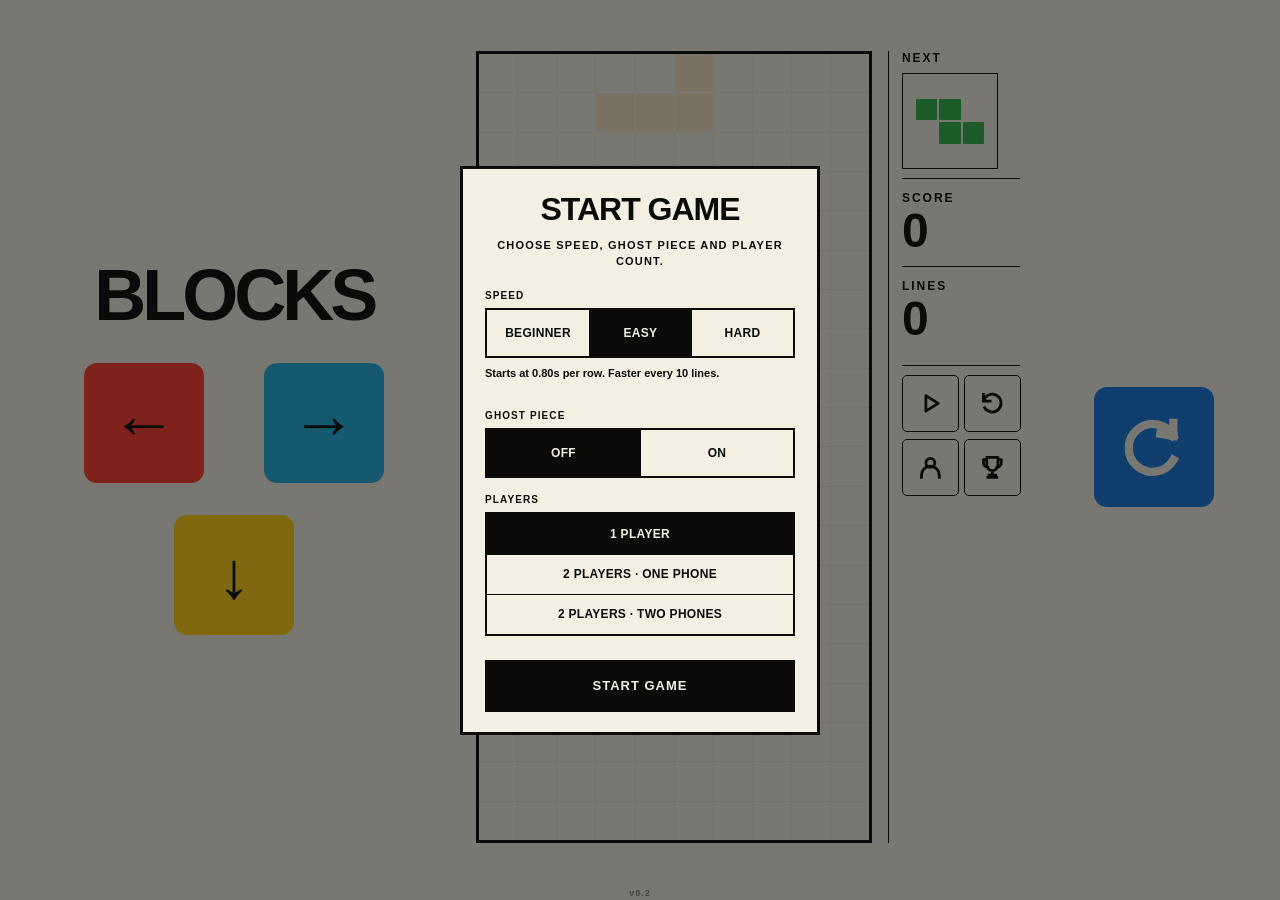
==== commit c4f6992f: "Initialize player and push identity before multiplayer menu checks saved friends" ====
--- a/index.html
+++ b/index.html
@@ -51,9 +51,9 @@
 <script src="board-renderer.js?v=20261017b"></script>
 <script src="app.js?v=20261016a"></script>
 <script src="multiplayer.js?v=20261010b"></script>
-<script src="remote-multiplayer.js?v=20261023a"></script>
 <script src="player-name.js?v=20261010b"></script>
 <script src="push-client.js?v=20261102a"></script>
+<script src="remote-multiplayer.js?v=20261023a"></script>
 <script src="score-sync.js?v=20261016a"></script>
 <script src="high-scores.js?v=20261010b"></script>
 </body>
--- a/styles.css
+++ b/styles.css
@@ -1071,3 +1071,75 @@
   }
   body.remote-multiplayer #board-frame.game-paused::after{inset:0;height:auto}
 }
+
+
+/* Friends are secondary to the normal short room code. Invitations are push only. */
+#remote-lobby #remote-invite-friend{
+  width:100%;min-height:48px;margin:10px auto 0;
+  background:var(--ink);color:var(--paper)
+}
+#remote-lobby #remote-friends-panel{
+  margin:12px auto 0;padding:12px;border:1px solid var(--ink);
+  border-radius:9px;background:var(--paper)
+}
+#remote-lobby #remote-friends-status{font-size:12px;margin:0 0 8px}
+#remote-lobby #remote-friends-list{display:grid;gap:8px}
+#remote-lobby .remote-friend-row{
+  display:grid;grid-template-columns:minmax(0,1fr) 42px;
+  gap:6px;align-items:center
+}
+#remote-lobby .remote-friend-choice{
+  width:100%;min-width:0;min-height:44px;text-align:left;
+  background:transparent;color:var(--ink);
+  padding:8px 12px;overflow-wrap:anywhere
+}
+#remote-lobby .remote-friend-remove{
+  width:42px;min-height:44px;display:grid;place-items:center;
+  padding:0;border:1px solid var(--ink);border-radius:7px;
+  background:transparent;color:var(--ink);
+  font:400 27px/1 Helvetica,Arial,sans-serif;
+  cursor:pointer;touch-action:manipulation
+}
+#remote-lobby .remote-friend-remove:disabled{opacity:.45}
+#remote-lobby .remote-friend-row small{
+  grid-column:1 / -1;display:block;font-size:11px;opacity:.65;
+  text-align:left;padding:0 12px 2px
+}
+#remote-result #remote-add-friend,
+#remote-result #remote-enable-push{
+  width:100%;min-height:43px;background:transparent;color:var(--ink);
+  border:1px solid var(--ink);border-radius:8px;
+  font:900 11px Helvetica,Arial,sans-serif;letter-spacing:.5px;
+  touch-action:manipulation
+}
+#remote-result #remote-add-friend:disabled{opacity:.65}
+#remote-result #remote-friend-status{
+  font-size:12px;line-height:1.4;margin:8px 0 10px
+}
+#remote-result #remote-enable-push{background:var(--ink);color:var(--paper)}
+#remote-result #remote-add-friend[hidden],
+#remote-result #remote-friend-status[hidden],
+#remote-result #remote-enable-push[hidden]{display:none!important}
+#remote-name-dialog{
+  position:fixed;inset:0;z-index:9900;display:grid;place-items:center;
+  background:rgba(0,0,0,.35);padding:20px;
+}
+#remote-name-dialog .remote-name-panel{
+  width:min(340px,100%);box-sizing:border-box;border:2px solid var(--ink);
+  border-radius:12px;background:var(--paper);padding:24px;text-align:center;
+}
+#remote-name-dialog h2{font-size:22px;line-height:1.15;margin:0 0 16px}
+#remote-name-dialog input{
+  width:100%;box-sizing:border-box;padding:12px;border:2px solid var(--ink);
+  border-radius:8px;font:700 18px Helvetica,Arial,sans-serif;color:var(--ink);
+  background:var(--paper)
+}
+#remote-name-dialog .remote-name-actions{
+  display:grid;grid-template-columns:1fr 1fr;gap:10px;margin-top:14px
+}
+#remote-name-dialog button{
+  min-height:45px;border:1px solid var(--ink);border-radius:8px;
+  background:transparent;color:var(--ink);font:900 12px Helvetica,Arial,sans-serif
+}
+#remote-name-dialog #remote-name-continue{background:var(--ink);color:var(--paper)}
+#remote-name-dialog #remote-name-error{font-size:12px;color:#b02c2c}
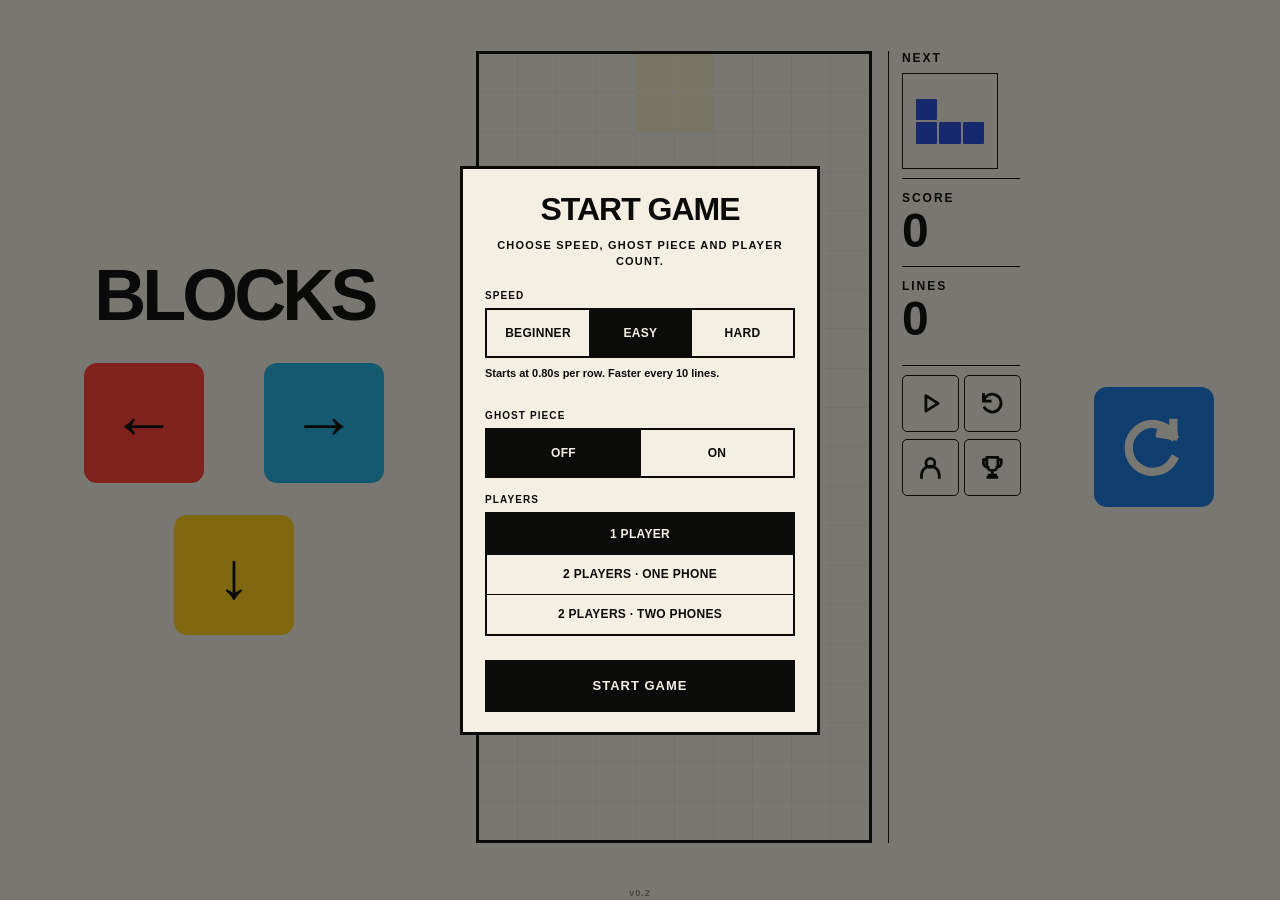
==== commit a3a143aa: "Load shared Settings screen and include it in offline PWA build" ====
--- a/index.html
+++ b/index.html
@@ -53,6 +53,7 @@
 <script src="multiplayer.js?v=20261010b"></script>
 <script src="player-name.js?v=20261010b"></script>
 <script src="push-client.js?v=20261102a"></script>
+<script src="settings.js?v=20261103a"></script>
 <script src="remote-multiplayer.js?v=20261023a"></script>
 <script src="score-sync.js?v=20261016a"></script>
 <script src="high-scores.js?v=20261010b"></script>
--- a/styles.css
+++ b/styles.css
@@ -768,6 +768,7 @@
 #remote-lobby .remote-code-label{font-size:11px;font-weight:900;letter-spacing:1.6px;margin:24px 0 12px}
 /* The created code itself is the focal point; no redundant heading. */
 #remote-lobby #remote-code-panel{padding-top:42px}
+#remote-lobby #remote-code-panel.is-friend-invite{padding-top:12px}
 /* Keep three large code letters aligned in both screens. Only the Create
    screen has a single centred phonetic line beneath the complete code. */
 #remote-lobby .remote-code-tiles{
@@ -1073,13 +1074,14 @@
 }
 
 
-/* Friends are secondary to the normal short room code. Invitations are push only. */
+/* Installed-PWA friend invitations are the third Play Together option. */
 #remote-lobby #remote-invite-friend{
-  width:100%;min-height:48px;margin:10px auto 0;
-  background:var(--ink);color:var(--paper)
+  width:100%;min-height:58px;margin:0;
+  background:transparent;color:var(--ink)
 }
 #remote-lobby #remote-friends-panel{
-  margin:12px auto 0;padding:12px;border:1px solid var(--ink);
+  width:100%;box-sizing:border-box;
+  margin:14px auto 0;padding:12px;border:1px solid var(--ink);
   border-radius:9px;background:var(--paper)
 }
 #remote-lobby #remote-friends-status{font-size:12px;margin:0 0 8px}
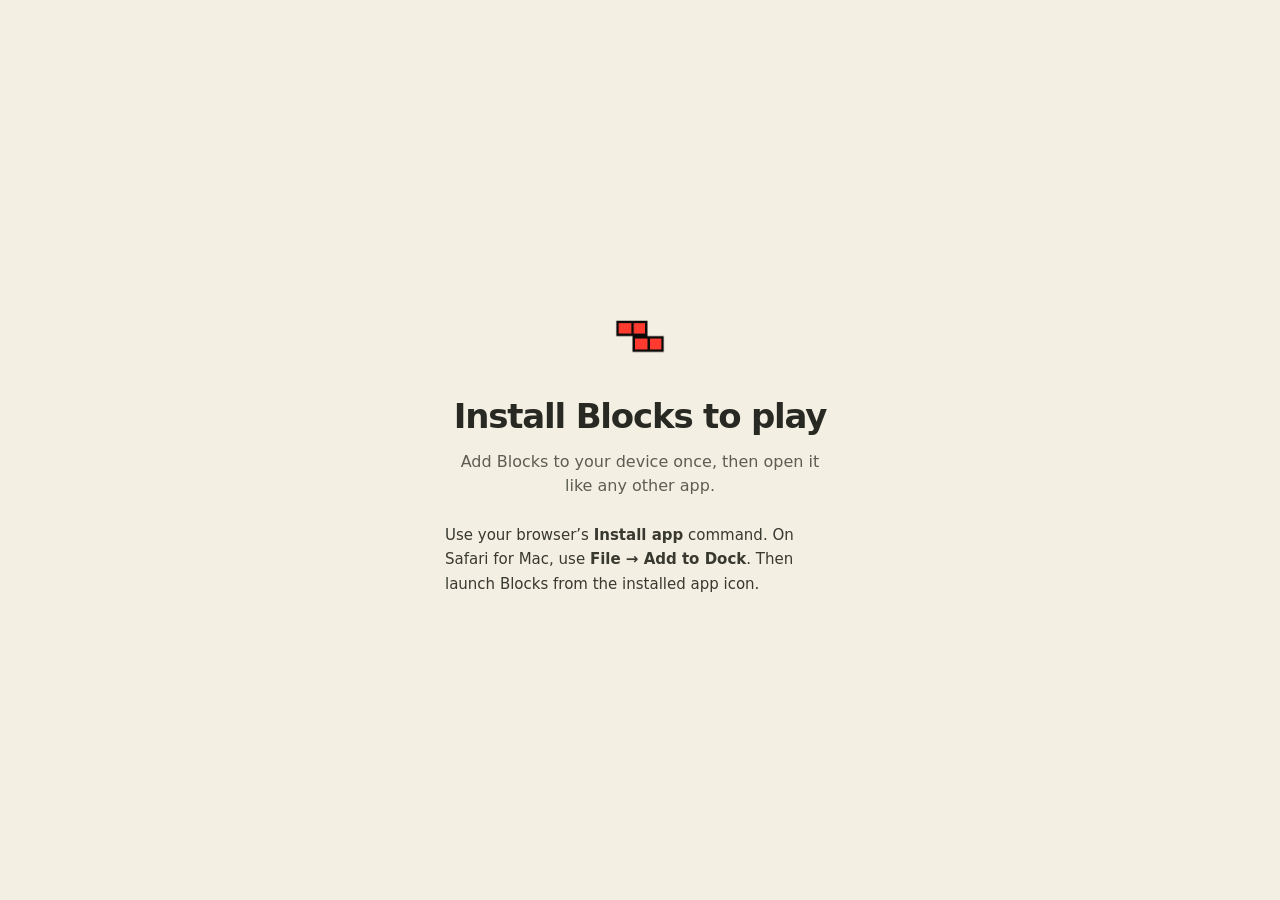
==== commit 9fe84c3a: "Require installed PWA to play Blocks, with platform install guidance" ====
--- a/index.html
+++ b/index.html
@@ -12,6 +12,8 @@
 <link rel="icon" type="image/svg+xml" href="icon.svg?v=2">
 <link rel="apple-touch-icon" sizes="180x180" href="apple-touch-icon.png?v=2">
 <link rel="stylesheet" href="styles.css?v=20261016a">
+<link rel="stylesheet" href="install-gate.css?v=20261107a">
+<script src="install-gate.js?v=20261107a"></script>
 <title>Blocks</title>
 <style>#high-scores-button[hidden]{display:none!important}</style>
 </head>
--- a/styles.css
+++ b/styles.css
@@ -102,12 +102,12 @@
   inset:0;
   z-index:3;
   background:var(--ink);
-  animation:clearFlash 600ms steps(1,end) 1}
+  animation:clearFlash 250ms steps(1,end) 1 forwards}
 @keyframes clearFlash {
-  0%,33.333%,66.666% {
-  background:var(--ink)}
-16.666%,50%,83.333%,100% {
-  background:var(--paper)}
+  0%,49.999% {
+    background:var(--ink)}
+  50%,100% {
+    background:var(--paper)}
 }
 body:not(.two-player) #hud {
   width:25vw;
@@ -278,7 +278,11 @@
 #game-over[hidden]{display:none}#game-over{position:absolute;inset:0;display:flex;align-items:center;justify-content:center;background:rgba(243,239,227,.86);color:var(--ink);font-size:clamp(20px,5vw,32px);font-weight:900;letter-spacing:1px;z-index:5;pointer-events:none}
 
 body:not(.two-player) #game-actions button:disabled{opacity:.3}
-body:not(.two-player) #board-frame.game-paused .cell.clearing::after{animation-play-state:paused}body:not(.two-player) #board-frame.game-paused::after{content:"PAUSED";position:absolute;inset:auto 0 0;height:var(--single-board-height);display:flex;align-items:center;justify-content:center;background:rgba(243,239,227,.86);color:var(--ink);font-size:clamp(20px,5vw,32px);font-weight:900;letter-spacing:1px;z-index:6;pointer-events:none}
+/* No active board or next-piece preview remains visible on pause. */
+#board-frame.game-paused #board{visibility:hidden}
+body.match-paused .second-board{visibility:hidden}
+body.blocks-game-paused :is(#preview,#preview-card,.second-preview){visibility:hidden}
+body:not(.two-player) #board-frame.game-paused .cell.clearing::after{animation-play-state:paused}body:not(.two-player) #board-frame.game-paused::after{content:"PAUSED";position:absolute;inset:auto 0 0;height:var(--single-board-height);display:flex;align-items:center;justify-content:center;background:var(--paper);color:var(--ink);font-size:clamp(20px,5vw,32px);font-weight:900;letter-spacing:1px;z-index:6;pointer-events:none}
 
 /* Start / restart: grouped options are selectors; the solid button commits. */
 #restart-dialog[hidden]{display:none}
@@ -294,11 +298,12 @@
   touch-action:pan-y;
 }
 .restart-panel{
+  position:relative;
   width:min(100%,360px);
   max-height:calc(100dvh - 24px);
   overflow-y:auto;
   overscroll-behavior:contain;
-  padding:24px 22px 20px;
+  padding:55px 22px 20px;
   background:var(--paper);
   border:3px solid var(--ink);
   color:var(--ink);
@@ -664,6 +669,12 @@
 }
 #scores-status{font-size:12px;font-weight:700;margin:18px 0}
 #scores-back,#scores-retry{border:2px solid var(--ink);background:var(--ink);color:var(--paper);padding:12px 18px;font:900 12px Helvetica,Arial,sans-serif;letter-spacing:1px;margin:0 0 22px;touch-action:manipulation}
+#high-scores-overlay #scores-back{
+  width:44px;height:44px;min-height:44px;margin:0 0 16px;padding:0;
+  border:0;border-radius:8px;background:transparent;color:var(--ink);
+  font:400 29px/1 Helvetica,Arial,sans-serif;
+  display:grid;place-items:center;cursor:pointer
+}
 #scores-retry[hidden]{display:none}
 
 /* Trophy button sits beneath pause/restart in the HUD. */
@@ -899,19 +910,24 @@
   #remote-result #remote-rematch-status{margin:7px 0 0}
 }
 
-/* Keep the X in the same viewport top-right corner on Create, Join and
-   Room Created, instead of attaching it to vertically centred content. */
+/* Back consistently sits top-left. Closing/cancelling an allocated room
+   remains a separate X in the top-right. Both have 44px touch targets. */
 #remote-lobby #remote-menu-exit,
 #remote-lobby #remote-code-exit{
   position:fixed;
   top:calc(env(safe-area-inset-top, 0px) + 16px);
-  right:calc(env(safe-area-inset-right, 0px) + 16px);
   z-index:2;
   display:grid;place-items:center;width:44px;height:44px;
   min-height:44px;padding:0;border:0;border-radius:8px;
   background:transparent;color:var(--ink);
   font:400 29px/1 Helvetica,Arial,sans-serif;
   cursor:pointer;touch-action:manipulation;
+}
+#remote-lobby #remote-menu-exit{
+  left:calc(env(safe-area-inset-left, 0px) + 16px);
+}
+#remote-lobby #remote-code-exit{
+  right:calc(env(safe-area-inset-right, 0px) + 16px);
 }
 #remote-lobby #remote-menu-exit:focus-visible,
 #remote-lobby #remote-code-exit:focus-visible{
@@ -1145,3 +1161,258 @@
 }
 #remote-name-dialog #remote-name-continue{background:var(--ink);color:var(--paper)}
 #remote-name-dialog #remote-name-error{font-size:12px;color:#b02c2c}
+
+
+/* Shared native Settings panel: compact, readable, accessible from every mode. */
+#blocks-settings[hidden]{display:none!important}
+#blocks-settings{
+  position:fixed;inset:0;z-index:12000;display:grid;place-items:center;
+  padding:max(14px,env(safe-area-inset-top)) 14px max(14px,env(safe-area-inset-bottom));
+  background:rgba(0,0,0,.45);overflow:auto;box-sizing:border-box
+}
+#blocks-settings .blocks-settings-panel{
+  width:min(430px,100%);max-height:calc(100dvh - 28px);
+  border:2px solid var(--ink);border-radius:13px;background:var(--paper);
+  color:var(--ink);display:flex;flex-direction:column;overflow:hidden
+}
+#blocks-settings .blocks-settings-header{
+  display:flex;justify-content:space-between;align-items:center;
+  padding:20px 20px 12px;flex:0 0 auto
+}
+#blocks-settings h2{font:900 30px/1.1 Helvetica,Arial,sans-serif;margin:0;letter-spacing:-1px}
+#blocks-settings .blocks-settings-header button{
+  border:0;background:transparent;color:var(--ink);
+  min-width:44px;min-height:44px;font:400 30px/1 Helvetica,Arial,sans-serif
+}
+#blocks-settings .blocks-settings-body{overflow:auto;overscroll-behavior:contain;padding:0 20px 24px}
+#blocks-settings .blocks-settings-body section{
+  border-top:1px solid rgba(11,11,10,.2);padding:18px 0
+}
+#blocks-settings h3{
+  font:800 15px/1.3 Helvetica,Arial,sans-serif;
+  margin:0 0 16px
+}
+#blocks-settings label{
+  display:block;font:700 13px/1.4 Helvetica,Arial,sans-serif;margin:14px 0 6px
+}
+#blocks-settings input,#blocks-settings select{
+  width:100%;max-width:100%;min-width:0;box-sizing:border-box;
+  min-height:44px;padding:10px;border:1px solid var(--ink);
+  border-radius:8px;background:var(--paper);color:var(--ink);
+  font:600 16px Helvetica,Arial,sans-serif
+}
+#blocks-settings .blocks-settings-field{display:flex;align-items:center;gap:9px}
+#blocks-settings .blocks-settings-field input{flex:1}
+#blocks-settings button{
+  cursor:pointer;touch-action:manipulation;border:1px solid var(--ink);
+  border-radius:8px;padding:9px 12px;min-height:44px;
+  font:800 12px Helvetica,Arial,sans-serif;
+  background:var(--ink);color:var(--paper)
+}
+#blocks-settings button:disabled{opacity:.55}
+#blocks-settings .blocks-settings-hint,#blocks-settings #settings-name-status,
+#blocks-settings #settings-friends-status,#blocks-settings #settings-notification-status{
+  font:500 12px/1.5 Helvetica,Arial,sans-serif;margin:8px 0 0
+}
+#blocks-settings .blocks-settings-hint{opacity:.65}
+#blocks-settings .blocks-settings-friend{
+  display:flex;justify-content:space-between;align-items:center;
+  min-height:49px;gap:14px;border-bottom:1px solid rgba(11,11,10,.14)
+}
+#blocks-settings .blocks-settings-friend span{
+  font:700 14px/1.3 Helvetica,Arial,sans-serif;overflow-wrap:anywhere
+}
+#blocks-settings .blocks-settings-friend button{
+  background:transparent;color:var(--ink);min-width:78px
+}
+#blocks-settings .blocks-settings-notifications{
+  margin-top:18px;padding-top:6px
+}
+#blocks-settings .blocks-settings-notifications button{margin-top:12px}
+#blocks-settings [hidden]{display:none!important}
+
+
+/* Back is navigation; the X closes the current dialog. */
+#restart-dialog .restart-panel .restart-back,
+#restart-dialog .restart-panel .restart-cancel{
+  position:absolute;top:8px;
+  width:44px;height:44px;min-height:44px;margin:0;
+  padding:0;border:0;border-radius:8px;display:grid;place-items:center;
+  background:transparent;color:var(--ink);
+  font:400 29px/1 Helvetica,Arial,sans-serif;
+  touch-action:manipulation;cursor:pointer
+}
+#restart-dialog .restart-panel .restart-back{left:8px}
+#restart-dialog .restart-panel .restart-cancel{right:8px}
+#restart-dialog .restart-panel .restart-cancel[hidden]{display:none!important}
+@media (orientation:landscape) and (max-height:480px){
+  #restart-dialog .restart-panel{padding-top:50px}
+}
+/* New Game is mode-first; only the chosen local mode shows speed/ghost rules. */
+#restart-dialog .restart-mode-screen{display:grid;gap:11px;margin-top:22px}
+#restart-dialog .restart-mode-screen button{
+  width:100%;min-height:53px;box-sizing:border-box;
+  border:2px solid var(--ink);border-radius:8px;
+  background:var(--paper);color:var(--ink);
+  font:900 12px Helvetica,Arial,sans-serif;
+  letter-spacing:.5px;touch-action:manipulation;cursor:pointer
+}
+#restart-dialog .restart-mode-screen #restart-one{
+  background:var(--ink);color:var(--paper)
+}
+#restart-dialog .restart-utilities{
+  display:grid;grid-template-columns:repeat(2,minmax(0,1fr));gap:10px;margin-top:6px
+}
+#restart-dialog .restart-utilities :is(#restart-high-scores,#restart-settings){
+  min-height:44px;border-width:1px;font-weight:700;font-size:11px
+}
+#restart-dialog #restart-rules-screen{margin-top:14px}
+#restart-dialog .restart-back{outline-offset:2px}
+#restart-dialog .restart-panel [hidden]{display:none!important}
+
+
+/* Match rules belong to the host. Joiners never see these controls. */
+#remote-lobby #remote-settings{
+  display:block;margin:17px auto 0;min-height:43px;
+  background:transparent;color:var(--ink);
+  border-width:1px;font-size:11px
+}
+#remote-lobby #remote-host-panel{
+  width:100%;box-sizing:border-box;text-align:left;
+  padding:6px 2px 0
+}
+#remote-lobby #remote-host-panel label{
+  display:block;margin:16px 0 7px;
+  font:900 11px Helvetica,Arial,sans-serif;letter-spacing:1px
+}
+#remote-lobby #remote-host-panel select{
+  width:100%;min-height:48px;box-sizing:border-box;padding:10px;
+  border:2px solid var(--ink);border-radius:8px;
+  background:var(--paper);color:var(--ink);
+  font:700 16px Helvetica,Arial,sans-serif
+}
+#remote-lobby #remote-host-panel #remote-host-context,
+#remote-lobby #remote-host-panel .remote-host-hint{
+  text-align:left;font-size:13px;line-height:1.45;margin:8px 0
+}
+#remote-lobby #remote-host-panel .remote-host-hint{font-size:11px;opacity:.7}
+#remote-lobby #remote-host-confirm{
+  width:100%;min-height:54px;margin-top:18px;
+  background:var(--ink);color:var(--paper)
+}
+#remote-lobby #remote-host-status{
+  text-align:center;margin-top:12px;font-size:13px;overflow-wrap:anywhere
+}
+#remote-lobby #remote-settings[hidden],
+#remote-lobby #remote-host-panel[hidden]{display:none!important}
+
+
+/* Non-disruptive invitation choice while a solo or multiplayer game is active. */
+#blocks-invite-dialog[hidden]{display:none!important}
+#blocks-invite-dialog{
+  position:fixed;inset:0;z-index:20000;
+  display:grid;place-items:center;
+  padding:max(20px,env(safe-area-inset-top)) 18px max(20px,env(safe-area-inset-bottom));
+  box-sizing:border-box;background:rgba(0,0,0,.6);
+}
+#blocks-invite-dialog .blocks-invite-panel{
+  width:min(360px,100%);box-sizing:border-box;
+  padding:25px 22px 22px;
+  border:2px solid var(--ink);border-radius:12px;
+  background:var(--paper);color:var(--ink);
+  text-align:center;box-shadow:0 12px 32px rgba(0,0,0,.16)
+}
+#blocks-invite-dialog h2{
+  margin:0 0 12px;font:900 27px/1.1 Helvetica,Arial,sans-serif;
+  letter-spacing:-.6px
+}
+#blocks-invite-dialog p{
+  margin:0 0 12px;font:600 14px/1.45 Helvetica,Arial,sans-serif
+}
+#blocks-invite-dialog #blocks-invite-warning{
+  font-size:12px;opacity:.75
+}
+#blocks-invite-dialog #blocks-invite-status{
+  font-size:12px;min-height:0;color:#ae2525
+}
+#blocks-invite-dialog #blocks-invite-status:empty{display:none}
+#blocks-invite-dialog .blocks-invite-buttons{
+  display:grid;grid-template-columns:1fr 1fr;gap:10px;margin-top:20px
+}
+#blocks-invite-dialog button{
+  min-height:52px;border:2px solid var(--ink);border-radius:8px;
+  background:var(--paper);color:var(--ink);
+  font:900 12px Helvetica,Arial,sans-serif;cursor:pointer;
+  touch-action:manipulation
+}
+#blocks-invite-dialog #blocks-invite-join{
+  background:var(--ink);color:var(--paper)
+}
+#blocks-invite-dialog button:disabled{opacity:.5}
+
+
+/* Solo portrait: map actions into four slots without moving the input elements. */
+@media(orientation:portrait){
+  body:not(.two-player):not(.remote-multiplayer) #controls .control{
+    order:var(--portrait-control-order,0)
+  }
+  body.controls-editing:not(.two-player) #controls{position:relative}
+  /* Edit mode is explicitly entered by the player, so the four real controls
+     must visibly wiggle even if iOS Reduce Motion is normally enabled. */
+  body.controls-editing:not(.two-player) #controls .control:not(.control-edit-placeholder){
+    transform-origin:50% 50%;
+    transition:none;
+    animation:blocks-control-wiggle .14s ease-in-out infinite alternate
+  }
+  body.controls-editing:not(.two-player) #controls .control[data-command="right"],
+  body.controls-editing:not(.two-player) #controls .control[data-command="rotate_cw"]{
+    animation-delay:-.14s
+  }
+  body.controls-editing:not(.two-player) #controls .control.control-edit-placeholder{
+    visibility:hidden
+  }
+  #controls-edit-toolbar{
+    position:absolute;right:0;bottom:calc(100% + 12px);
+    z-index:100;display:flex;align-items:center;gap:12px;
+    padding:8px 8px 8px 14px;border-radius:12px;
+    background:var(--ink);color:var(--paper);
+    box-shadow:0 4px 16px rgba(0,0,0,.2);
+    font:700 12px/1.3 Helvetica,Arial,sans-serif;
+    white-space:nowrap
+  }
+  #controls-edit-toolbar button{
+    border:0;border-radius:8px;min-width:70px;min-height:42px;
+    background:var(--paper);color:var(--ink);
+    font:900 13px/1 Helvetica,Arial,sans-serif;
+    touch-action:manipulation;cursor:pointer
+  }
+  #controls-edit-toolbar #controls-edit-reset{
+    border:1px solid var(--paper);
+    background:transparent;color:var(--paper)
+  }
+}
+@keyframes blocks-control-wiggle{
+  from{transform:rotate(-4deg)}
+  to{transform:rotate(4deg)}
+}
+/* The finger carries an exact copy of the game control, not a separate mock icon. */
+body > .control.control-edit-ghost{
+  position:fixed;z-index:13000;pointer-events:none;margin:0;padding:0;
+  border:0;border-radius:13px;overflow:hidden;animation:none!important;
+  box-shadow:0 9px 24px rgba(0,0,0,.3)
+}
+#blocks-settings .settings-button-layout{margin-top:24px}
+#blocks-settings .settings-button-layout h4{
+  font:800 14px/1.3 Helvetica,Arial,sans-serif;margin:0 0 6px
+}
+#blocks-settings .settings-button-layout .blocks-settings-hint{margin:0 0 12px}
+#blocks-settings .settings-control-options{display:flex;gap:10px;flex-wrap:wrap}
+#blocks-settings .settings-control-options button{flex:1;min-width:125px}
+#blocks-settings #settings-control-status{margin-top:10px}
+/* A chosen editing mode is the player's explicit request to animate the keys.
+   Do not suppress this animation under prefers-reduced-motion. */
+body:not(.two-player) #hud-settings-button .settings-cog{
+  stroke-width:2;
+  stroke-linejoin:round;
+  stroke-linecap:round
+}
--- a/install-gate.css
+++ b/install-gate.css
@@ -0,0 +1,100 @@
+/* Browser view: installed app is the only playable entry point. */
+html.blocks-install-required,
+html.blocks-install-required body {
+  min-height:100%;
+  height:auto !important;
+  overflow:auto !important;
+}
+html.blocks-install-required body {
+  margin:0;
+  background:#f3efe3;
+  color:#292923;
+  font-family:system-ui,-apple-system,BlinkMacSystemFont,"Segoe UI",sans-serif;
+}
+/* Hide every game surface and dialog, including dynamically appended ones. */
+html.blocks-install-required body > :not(#blocks-install-gate):not(script) {
+  display:none !important;
+}
+#blocks-install-gate {
+  box-sizing:border-box;
+  display:flex;
+  align-items:center;
+  justify-content:center;
+  width:100%;
+  min-height:100svh;
+  padding:calc(24px + env(safe-area-inset-top)) 20px
+          calc(24px + env(safe-area-inset-bottom));
+}
+.blocks-install-card {
+  box-sizing:border-box;
+  width:100%;
+  max-width:390px;
+  text-align:center;
+}
+.blocks-install-icon {
+  display:block;
+  width:80px;
+  height:80px;
+  border-radius:18px;
+  margin:0 auto 23px;
+}
+.blocks-install-card h1 {
+  font-size:clamp(26px,6vw,34px);
+  line-height:1.16;
+  letter-spacing:-0.035em;
+  margin:0 0 13px;
+}
+.blocks-install-intro {
+  font-size:16px;
+  line-height:1.5;
+  color:#5f5d53;
+  margin:0 auto 25px;
+}
+#blocks-install-button {
+  appearance:none;
+  box-sizing:border-box;
+  display:block;
+  width:100%;
+  border:0;
+  border-radius:14px;
+  background:#292923;
+  color:#fff;
+  font:700 17px/1.25 inherit;
+  font-family:inherit;
+  font-size:17px;
+  font-weight:700;
+  padding:17px 20px;
+  margin:0 0 23px;
+  cursor:pointer;
+}
+#blocks-install-button:focus-visible {
+  outline:3px solid #637da3;
+  outline-offset:3px;
+}
+#blocks-install-button[hidden],
+#blocks-install-instructions[hidden] {
+  display:none !important;
+}
+.blocks-install-instructions {
+  text-align:left;
+  font-size:15px;
+  line-height:1.65;
+  color:#393930;
+}
+.blocks-install-instructions p {
+  margin:0 0 9px;
+}
+.blocks-install-instructions ol {
+  padding-left:23px;
+  margin:0;
+}
+.blocks-install-instructions li {
+  margin:0 0 12px;
+}
+.blocks-install-status {
+  color:#5f5d53;
+  font-size:14px;
+  line-height:1.5;
+  margin:12px 0 0;
+}
+.blocks-install-status:empty {display:none;}
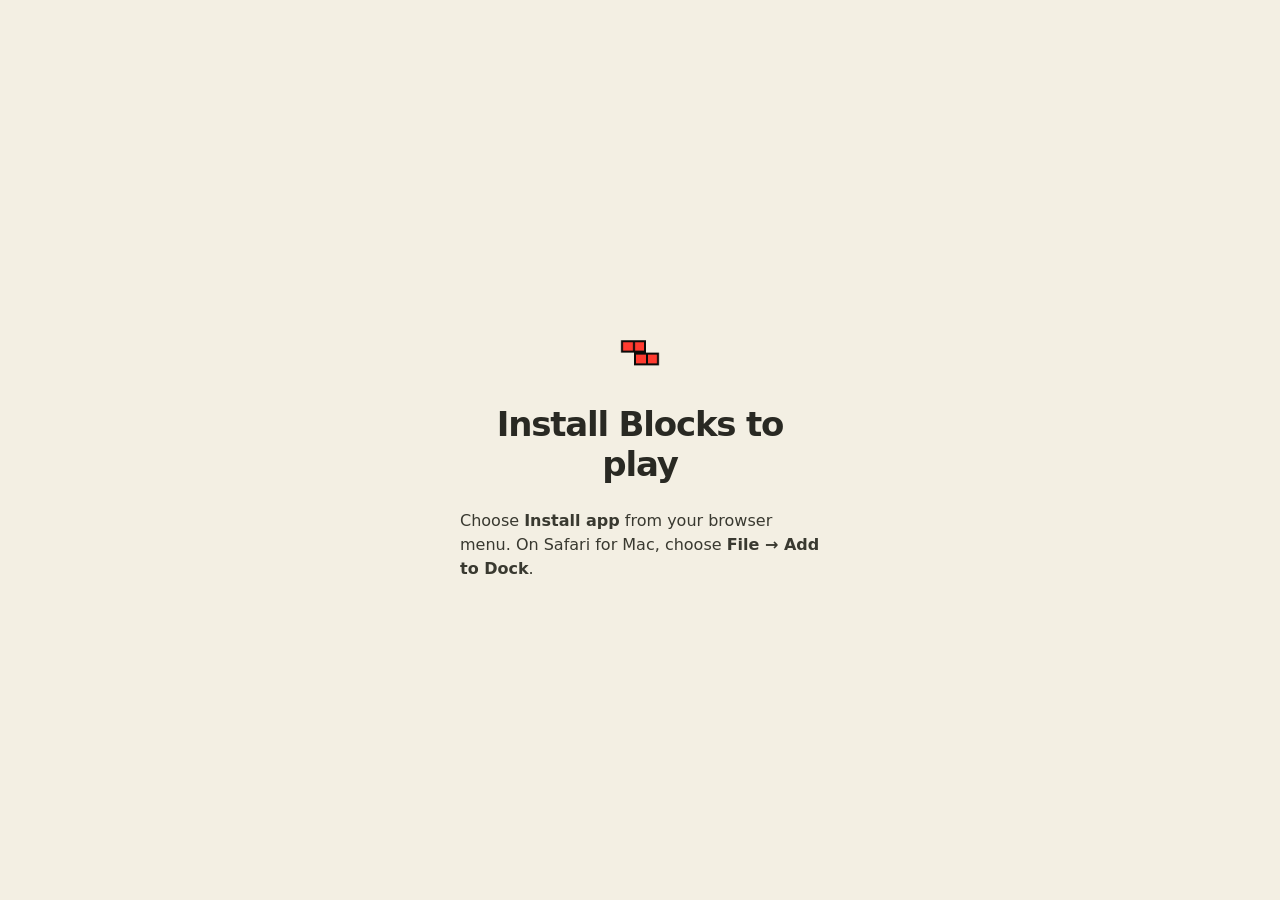
==== commit 2227b2da: "Centralise control layout model, persistence, and button creation" ====
--- a/index.html
+++ b/index.html
@@ -51,6 +51,7 @@
 <script src="game.js?v=20261016a"></script>
 <script src="session.js?v=20261010b"></script>
 <script src="board-renderer.js?v=20261017b"></script>
+<script src="control-layout.js?v=20261108a"></script>
 <script src="app.js?v=20261016a"></script>
 <script src="multiplayer.js?v=20261010b"></script>
 <script src="player-name.js?v=20261010b"></script>
--- a/styles.css
+++ b/styles.css
@@ -539,6 +539,8 @@
   translate:0 calc(var(--board-h) * .10);
 }
 body.two-player .diamond-pad > .control {
+  grid-column:var(--diamond-control-column);
+  grid-row:var(--diamond-control-row);
   width:var(--pad-key);
   height:var(--pad-key);
   min-width:0;
@@ -548,22 +550,6 @@
   border-radius:18%;
   justify-self:center;
   align-self:center;
-}
-body.two-player .diamond-pad > [data-command="rotate_cw"] {
-  grid-column:1 / 3;
-  grid-row:1;
-}
-body.two-player .diamond-pad > [data-command="left"] {
-  grid-column:1;
-  grid-row:2;
-}
-body.two-player .diamond-pad > [data-command="right"] {
-  grid-column:2;
-  grid-row:2;
-}
-body.two-player .diamond-pad > [data-command="down"] {
-  grid-column:1 / 3;
-  grid-row:3;
 }
 body.two-player #landscape-title,
 body.two-player #version { display:none; }
@@ -1351,9 +1337,9 @@
 #blocks-invite-dialog button:disabled{opacity:.5}
 
 
-/* Solo portrait: map actions into four slots without moving the input elements. */
+/* Portrait controls use the shared slot order in solo and two-phone mode. */
 @media(orientation:portrait){
-  body:not(.two-player):not(.remote-multiplayer) #controls .control{
+  body:not(.two-player) #controls .control{
     order:var(--portrait-control-order,0)
   }
   body.controls-editing:not(.two-player) #controls{position:relative}
--- a/install-gate.css
+++ b/install-gate.css
@@ -28,27 +28,21 @@
 .blocks-install-card {
   box-sizing:border-box;
   width:100%;
-  max-width:390px;
+  max-width:360px;
   text-align:center;
 }
 .blocks-install-icon {
   display:block;
-  width:80px;
-  height:80px;
-  border-radius:18px;
-  margin:0 auto 23px;
+  width:64px;
+  height:64px;
+  border-radius:14px;
+  margin:0 auto 22px;
 }
 .blocks-install-card h1 {
   font-size:clamp(26px,6vw,34px);
   line-height:1.16;
   letter-spacing:-0.035em;
-  margin:0 0 13px;
-}
-.blocks-install-intro {
-  font-size:16px;
-  line-height:1.5;
-  color:#5f5d53;
-  margin:0 auto 25px;
+  margin:0 0 25px;
 }
 #blocks-install-button {
   appearance:none;
@@ -64,7 +58,7 @@
   font-size:17px;
   font-weight:700;
   padding:17px 20px;
-  margin:0 0 23px;
+  margin:0 0 17px;
   cursor:pointer;
 }
 #blocks-install-button:focus-visible {
@@ -77,19 +71,29 @@
 }
 .blocks-install-instructions {
   text-align:left;
-  font-size:15px;
-  line-height:1.65;
+  font-size:16px;
+  line-height:1.5;
   color:#393930;
 }
 .blocks-install-instructions p {
-  margin:0 0 9px;
+  margin:0;
 }
 .blocks-install-instructions ol {
-  padding-left:23px;
+  display:grid;
+  gap:16px;
+  max-width:310px;
+  padding-left:25px;
+  margin:0 auto;
+}
+.blocks-install-instructions li {
+  padding-left:4px;
   margin:0;
 }
-.blocks-install-instructions li {
-  margin:0 0 12px;
+.blocks-share-icon {
+  display:inline-block;
+  width:1.15em;
+  height:1.15em;
+  vertical-align:-0.19em;
 }
 .blocks-install-status {
   color:#5f5d53;
